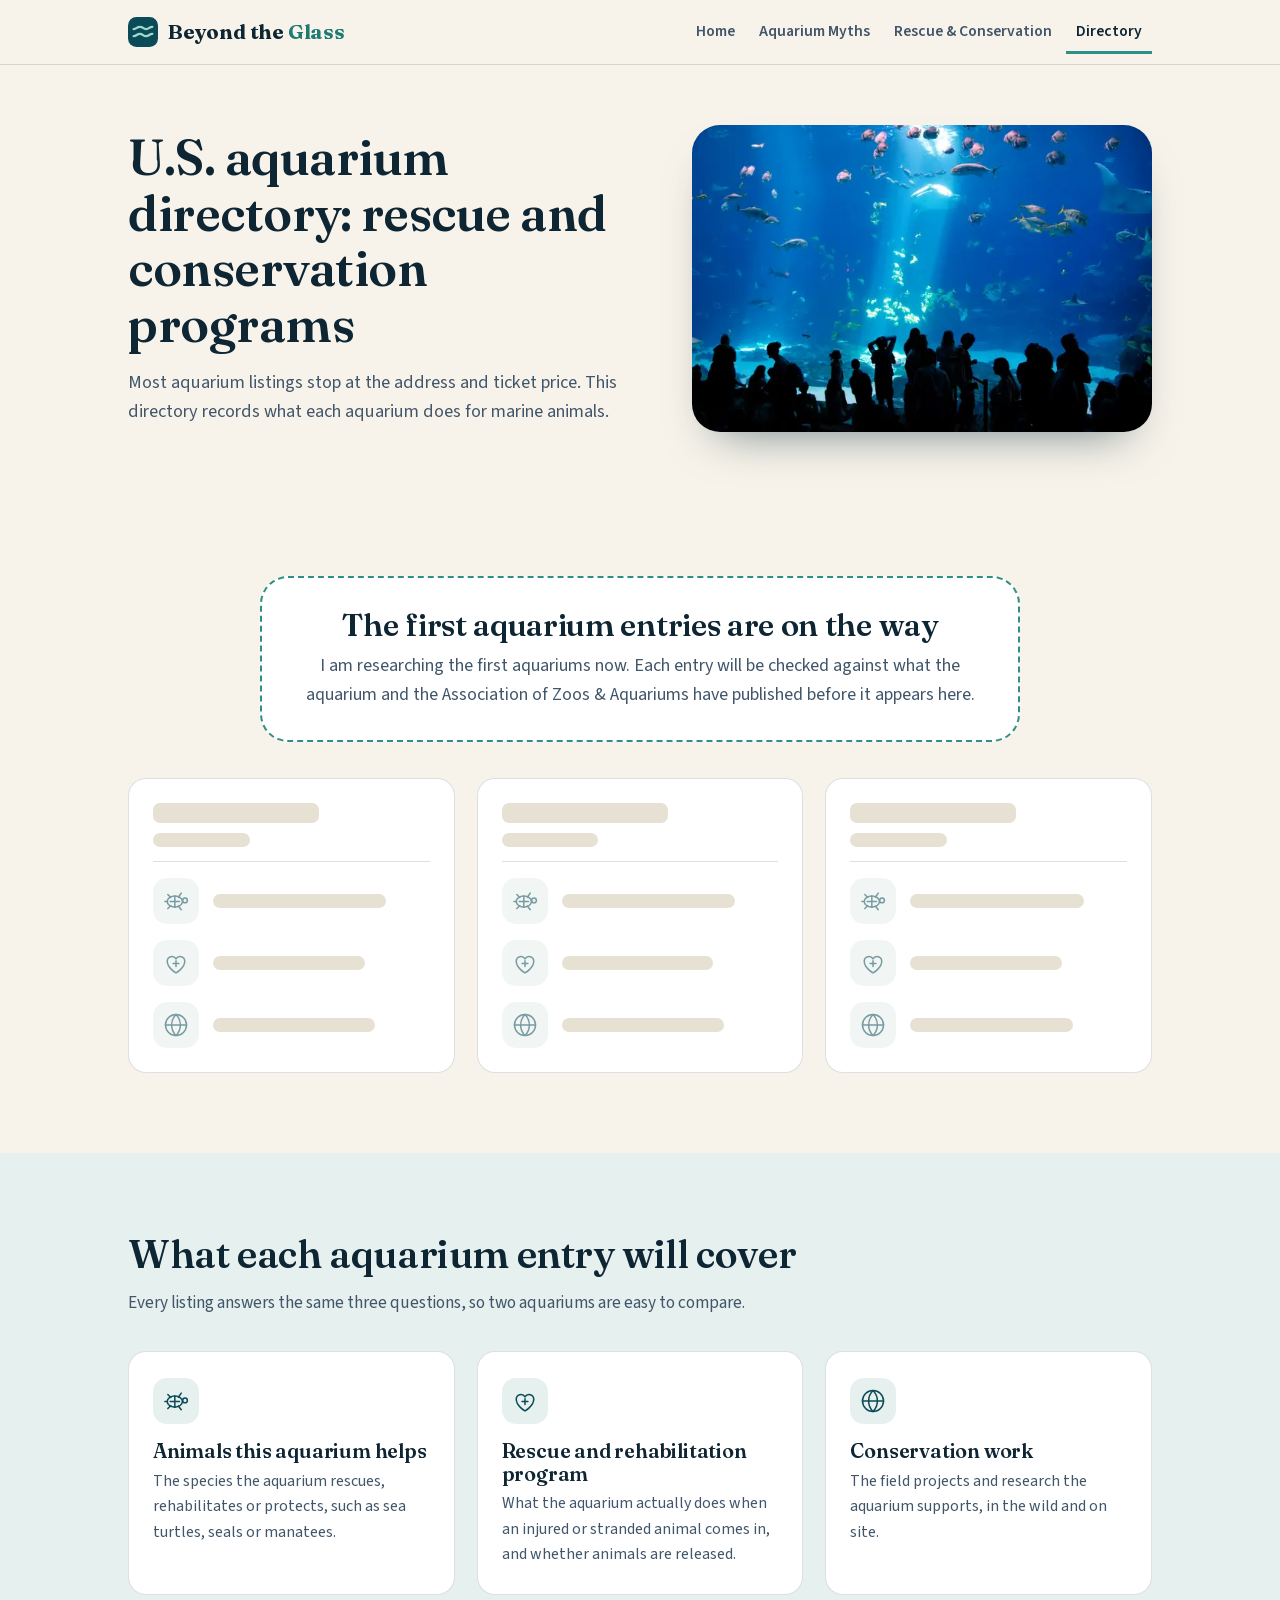
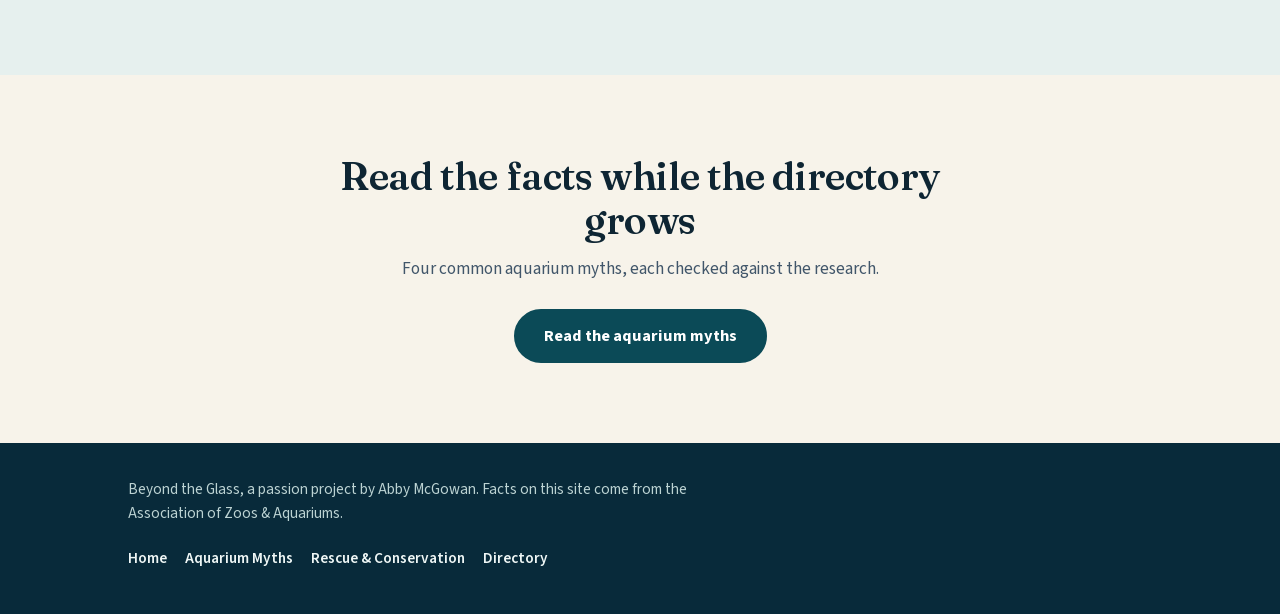
==== aquarium-directory.html @ d131b3d5 "Build Beyond the Glass: StoryBrand home, aquarium myths, rescue and conservation, directory skeleton" ====
<!DOCTYPE html>
<html lang="en">
<head>
<meta charset="UTF-8">
<meta name="viewport" content="width=device-width, initial-scale=1.0">
<title>U.S. Aquarium Directory: Rescue and Conservation Programs | Beyond the Glass</title>
<meta name="description" content="A directory of U.S. aquariums and the animals they help, their rescue and rehabilitation programs, and the conservation work they support. Entries are being researched now.">
<meta name="robots" content="index,follow,max-image-preview:large">
<link rel="canonical" href="https://odyssey-jotun.github.io/beyond-the-glass/aquarium-directory.html">
<meta name="author" content="Abby McGowan">
<meta name="theme-color" content="#F7F3EA">
<meta property="og:site_name" content="Beyond the Glass">
<meta property="og:title" content="U.S. Aquarium Directory: Rescue and Conservation Programs | Beyond the Glass">
<meta property="og:description" content="A directory of U.S. aquariums and the animals they help, their rescue and rehabilitation programs, and the conservation work they support. Entries are being researched now.">
<meta property="og:type" content="website">
<meta property="og:url" content="https://odyssey-jotun.github.io/beyond-the-glass/aquarium-directory.html">
<meta property="og:image" content="https://odyssey-jotun.github.io/beyond-the-glass/images/og.jpg">
<meta property="og:image:width" content="1200">
<meta property="og:image:height" content="630">
<meta property="og:image:alt" content="Two children watching a sea lion swim up to the glass of an aquarium">
<meta name="twitter:card" content="summary_large_image">
<link rel="icon" href="favicon.svg" type="image/svg+xml">
<link rel="preload" as="image" type="image/webp" href="images/hero-big-tank-960.webp" imagesrcset="images/hero-big-tank-600.webp 600w, images/hero-big-tank-800.webp 800w, images/hero-big-tank-960.webp 960w, images/hero-big-tank-1200.webp 1200w" imagesizes="(max-width: 860px) calc(100vw - 40px), 500px" fetchpriority="high">
<link rel="preload" href="fonts/fraunces.woff2" as="font" type="font/woff2" crossorigin>
<link rel="preload" href="fonts/source-sans.woff2" as="font" type="font/woff2" crossorigin>
<style>@font-face{font-family:'Fraunces';font-style:normal;font-weight:600 700;font-display:swap;src:url(fonts/fraunces.woff2) format('woff2')}@font-face{font-family:'Source Sans 3';font-style:normal;font-weight:400 700;font-display:swap;src:url(fonts/source-sans.woff2) format('woff2')}:root{--bg:#F7F3EA;--bg-alt:#E6F0EE;--card:#FFFFFF;--ink:#0E2533;--ink-soft:#41566A;--primary:#0B4A57;--primary-dk:#082A3A;--glass:#2F8F86;--glass-lt:#9ED8CC;--sand-dk:#D9C9A6;--on-dark:#EEF6F5;--on-dark-soft:#BCD3D3;--line:rgba(14,37,51,0.14);--radius:18px;--radius-lg:28px;--wrap:1080px;--flow-tight:0.32em;--flow-block:44px;--flow-section:80px}*{box-sizing:border-box}html{scroll-behavior:smooth;scroll-padding-top:84px}@media (prefers-reduced-motion:reduce){html{scroll-behavior:auto}*{animation-duration:0.001ms !important;transition-duration:0.001ms !important}}body{margin:0;background:var(--bg);color:var(--ink);font-family:'Source Sans 3',ui-sans-serif,system-ui,-apple-system,'Segoe UI',sans-serif;font-size:18px;line-height:1.6;-webkit-font-smoothing:antialiased}h1,h2,h3,h4{font-family:'Fraunces',Georgia,'Times New Roman',serif;font-weight:600;line-height:1.12;margin:0 0 var(--flow-tight);color:var(--ink);letter-spacing:-0.01em}p{margin:0 0 1em}p:last-child{margin-bottom:0}a{color:inherit}img{max-width:100%;height:auto}.wrap{max-width:var(--wrap);margin:0 auto;padding:0 28px}.skip{position:absolute;left:-9999px;top:10px;background:var(--card);color:var(--ink);padding:12px 18px;border-radius:999px;z-index:100;text-decoration:none;font-weight:700;border:2px solid var(--primary)}.skip:focus{left:16px}a:focus-visible,button:focus-visible{outline:3px solid var(--glass);outline-offset:3px;border-radius:4px}nav.site{position:sticky;top:0;z-index:20;background:rgba(247,243,234,0.95);backdrop-filter:blur(8px);border-bottom:1px solid var(--line)}nav.site .wrap{display:flex;align-items:center;justify-content:space-between;gap:4px 20px;padding-top:10px;padding-bottom:10px;flex-wrap:wrap}.wordmark{display:inline-flex;align-items:center;gap:10px;font-family:'Fraunces',Georgia,serif;font-weight:700;font-size:1.28rem;letter-spacing:-0.01em;color:var(--ink);text-decoration:none;white-space:nowrap;min-height:44px}.wordmark .mark{width:30px;height:30px;flex:none}.wordmark .last{color:#1F7A72}nav.site ul{list-style:none;display:flex;align-items:center;gap:4px;margin:0;padding:0;font-size:0.98rem;font-weight:600}nav.site ul a{text-decoration:none;color:var(--ink-soft);display:inline-flex;align-items:center;min-height:44px;padding:0 10px;white-space:nowrap;transition:color 0.15s ease}nav.site ul a:hover{color:var(--primary)}nav.site ul a[aria-current="page"]{color:var(--ink);box-shadow:inset 0 -3px 0 var(--glass)}.btn{display:inline-flex;align-items:center;justify-content:center;text-align:center;min-height:50px;background:var(--primary);color:#FFFFFF;text-decoration:none;font-weight:700;font-size:1.02rem;padding:12px 28px;border-radius:999px;border:2px solid var(--primary);transition:background 0.18s ease,color 0.18s ease,border-color 0.18s ease}.btn:hover{background:var(--primary-dk);border-color:var(--primary-dk)}.btn.ghost{background:transparent;color:var(--primary)}.btn.ghost:hover{background:var(--primary);color:#FFFFFF;border-color:var(--primary)}.btn-row{display:flex;gap:14px;flex-wrap:wrap;align-items:center;justify-content:center;margin-top:30px}section{padding:var(--flow-section) 0}section.tight{padding:40px 0}.band{background:var(--bg-alt)}.section-head{max-width:720px;margin-bottom:34px}.section-head.center{text-align:center;margin-left:auto;margin-right:auto}h2{font-size:clamp(1.8rem,3.3vw,2.45rem)}.section-head p{color:var(--ink-soft);font-size:1.08rem}.small-h{font-size:1.3rem}.hero{padding:64px 0 80px}.hero-text{text-align:center;max-width:820px;margin:0 auto 40px}.hero h1{font-size:clamp(2.3rem,5.4vw,3.8rem)}.hero .lede{font-size:1.2rem;color:var(--ink-soft);margin:10px auto 0;max-width:40em}.hero-photo{margin:0;border-radius:var(--radius-lg);overflow:hidden;aspect-ratio:3/2;background:var(--bg-alt);box-shadow:0 24px 48px -26px rgba(8,42,58,0.6)}.hero-photo img{display:block;width:100%;height:100%;object-fit:cover}.hero-photo.wide{aspect-ratio:2.2/1}.hero-photo.wide img{object-position:center 42%}.split{display:grid;grid-template-columns:1.05fr 0.95fr;gap:56px;align-items:center}.split.flip{grid-template-columns:0.95fr 1.05fr}.page-hero{padding:60px 0 64px}.page-hero h1{font-size:clamp(2.1rem,4.4vw,3.1rem)}.page-hero .lede{font-size:1.14rem;color:var(--ink-soft);margin-top:8px;max-width:34em}.photo{margin:0;border-radius:var(--radius);overflow:hidden;aspect-ratio:4/3;background:var(--bg-alt);box-shadow:0 20px 40px -24px rgba(8,42,58,0.55)}.photo img{display:block;width:100%;height:100%;object-fit:cover}.split p{color:var(--ink-soft)}.split h2 + p,.about-text p.name-line{margin-top:0}.cards{display:grid;grid-template-columns:repeat(3,1fr);gap:22px}.cards.two{grid-template-columns:1fr 1fr;margin-top:var(--flow-block)}.card{background:var(--card);border:1px solid var(--line);border-radius:var(--radius);padding:28px 26px;border-top:5px solid var(--glass)}.card h3{font-size:1.3rem}.card p{font-size:1rem;color:var(--ink-soft)}.card .num{font-family:'Fraunces',Georgia,serif;font-weight:700;font-size:clamp(2rem,3.4vw,2.5rem);line-height:1;letter-spacing:-0.02em;color:var(--primary);margin:0 0 12px}.problem{border-top:0;padding:30px 26px 28px}.problem .icon{width:64px;height:64px;border-radius:18px;background:var(--bg-alt);color:var(--primary);display:flex;align-items:center;justify-content:center;margin-bottom:20px}.problem .icon svg{width:36px;height:36px}.problem .num{font-size:clamp(2.4rem,4.2vw,3rem);margin-bottom:10px}.problem .of{font-size:0.9rem;font-weight:700;color:var(--ink-soft);margin:12px 0 0;border-top:1px solid var(--line);padding-top:12px}.punch{font-family:'Fraunces',Georgia,serif;font-weight:600;font-size:clamp(1.3rem,2.4vw,1.65rem);line-height:1.3;text-align:center;color:var(--primary);max-width:760px;margin:var(--flow-block) auto 0}.strip{list-style:none;margin:var(--flow-block) 0 0;padding:0;display:grid;grid-template-columns:repeat(3,1fr);background:var(--card);border:1px solid var(--line);border-radius:var(--radius)}.strip li{padding:24px 26px;border-left:1px solid var(--line)}.strip li:first-child{border-left:0}.strip .n{display:block;font-family:'Fraunces',Georgia,serif;font-weight:700;font-size:2.2rem;line-height:1;color:var(--primary);margin-bottom:8px}.strip .t{font-size:0.98rem;color:var(--ink-soft);line-height:1.4;display:block}.about-text p{font-size:1.06rem}.about-text p.name-line{color:var(--ink);font-weight:700;font-size:1.12rem}.steps{list-style:none;margin:0;padding:0;display:grid;grid-template-columns:repeat(3,1fr);gap:22px;counter-reset:step}.steps li{background:var(--card);border:1px solid var(--line);border-radius:var(--radius);padding:28px 26px;counter-increment:step}.steps li:before{content:counter(step);display:flex;align-items:center;justify-content:center;width:46px;height:46px;border-radius:50%;background:var(--primary);color:#FFFFFF;font-family:'Fraunces',Georgia,serif;font-weight:700;font-size:1.35rem;margin-bottom:18px}.steps h3{font-size:1.3rem}.steps p{font-size:1rem;color:var(--ink-soft)}.after{background:var(--primary-dk);color:var(--on-dark)}.after h2,.after h3{color:#FFFFFF}.after .section-head p{color:var(--on-dark-soft)}.stakes{display:grid;grid-template-columns:1fr 1fr;gap:26px}.stake h3{font-size:1.35rem;margin-bottom:14px}.outcomes{list-style:none;margin:0;padding:0;display:grid;gap:12px}.outcomes li{display:grid;grid-template-columns:26px 1fr;gap:14px;align-items:start;background:rgba(255,255,255,0.06);border:1px solid rgba(238,246,245,0.16);border-radius:14px;padding:16px 18px;color:var(--on-dark);font-size:1.02rem}.outcomes svg{width:24px;height:24px;margin-top:2px;color:#E3B9A9}.stake.good .outcomes svg{color:var(--glass-lt)}.stake.good .outcomes li{background:rgba(158,216,204,0.1);border-color:rgba(158,216,204,0.32)}.closing{text-align:center}.closing .wrap{max-width:680px}.closing p{color:var(--ink-soft);font-size:1.08rem}.closing .btn-row{margin-top:26px}.jump{list-style:none;margin:0;padding:0;display:grid;grid-template-columns:1fr 1fr;gap:12px}.jump a{display:flex;align-items:center;gap:14px;min-height:56px;background:var(--card);border:1px solid var(--line);border-radius:14px;padding:12px 18px;text-decoration:none;font-weight:600;line-height:1.35;transition:border-color 0.15s ease,color 0.15s ease}.jump a:hover{border-color:var(--glass);color:var(--primary)}.jump a span{flex:none;width:32px;height:32px;border-radius:50%;display:flex;align-items:center;justify-content:center;background:var(--primary);color:#FFFFFF;font-family:'Fraunces',Georgia,serif;font-weight:700}.myths{display:grid;gap:48px;max-width:880px}.myth{display:grid;grid-template-columns:1fr;gap:0;border-radius:var(--radius-lg);overflow:hidden;border:1px solid var(--line);background:var(--card)}.myth-q{background:#F1EBDD;padding:30px 34px}.myth-q h2{font-size:clamp(1.45rem,2.6vw,1.85rem);line-height:1.22;margin:0}.myth-a{padding:34px 34px 30px}.myth-a p{color:var(--ink-soft)}.myth h2,.myth h3{display:flex;gap:12px;align-items:flex-start}.myth-a h3{font-size:1.25rem;color:var(--primary);margin-bottom:14px}.mi{flex:none;width:30px;height:30px;border-radius:50%;display:flex;align-items:center;justify-content:center;margin-top:0.12em}.mi svg{width:18px;height:18px}.mi.no{background:#F3DCD6;color:#8A3B3B}.mi.yes{background:var(--bg-alt);color:var(--primary)}.myth-num{display:flex;align-items:baseline;flex-wrap:wrap;gap:4px 12px;padding-bottom:16px;border-bottom:1px solid var(--line)}.myth-num .n{font-family:'Fraunces',Georgia,serif;font-size:2.3rem;line-height:1;color:var(--primary)}.cite-line{font-size:0.9rem;color:var(--ink-soft);font-style:italic;margin-top:14px}.checks{list-style:none;margin:0;padding:0;display:flex;flex-wrap:wrap;justify-content:center;gap:14px}.checks li{flex:0 1 240px}.checks li{display:flex;align-items:center;gap:14px;background:var(--card);border:1px solid var(--line);border-radius:14px;padding:16px 18px;font-weight:700;line-height:1.25}.ci,.fi{flex:none;width:46px;height:46px;border-radius:14px;background:var(--bg-alt);color:var(--primary);display:flex;align-items:center;justify-content:center}.ci svg,.fi svg{width:28px;height:28px}.soon{max-width:760px;margin:0 auto 36px;text-align:center;background:var(--card);border:2px dashed var(--glass);border-radius:var(--radius-lg);padding:30px 32px}.soon h2{font-size:clamp(1.5rem,2.8vw,1.95rem)}.soon p{color:var(--ink-soft)}.entries{display:grid;grid-template-columns:repeat(3,1fr);gap:22px}.entry{background:var(--card);border:1px solid var(--line);border-radius:var(--radius);padding:24px;display:grid;gap:16px;align-content:start}.entry-head{display:grid;gap:10px;padding-bottom:14px;border-bottom:1px solid var(--line)}.entry-head h3{font-size:1.3rem;margin:0}.entry-head p{font-size:0.95rem;color:var(--ink-soft)}.entry .field{display:grid;grid-template-columns:46px 1fr;gap:6px 14px;align-items:center}.entry .field h4{font-size:1.05rem;margin:0}.entry .field p{grid-column:2;font-size:0.96rem;color:var(--ink-soft)}.entry.ghost .fi{opacity:0.55}.bar{display:block;height:14px;border-radius:7px;background:#E7E1D3}.bar.w35{width:35%}.bar.w60{width:60%;height:20px}.bar.w70{width:70%}.bar.w75{width:75%}.bar.w80{width:80%}.fields{list-style:none;margin:0;padding:0;display:grid;grid-template-columns:repeat(3,1fr);gap:22px}.fields li{background:var(--card);border:1px solid var(--line);border-radius:var(--radius);padding:26px 24px;display:grid;gap:16px;align-content:start}.fields h3{font-size:1.25rem}.fields p{font-size:1rem;color:var(--ink-soft)}.refs{padding:56px 0;border-top:1px solid var(--line)}.refs h2{font-size:1.5rem}.refs ol{max-width:860px;margin:0;padding-left:1.3rem;display:grid;gap:8px;font-size:0.95rem;color:var(--ink-soft)}footer{background:var(--primary-dk);color:var(--on-dark-soft);padding:34px 0;font-size:0.95rem}footer .wrap{display:flex;justify-content:space-between;align-items:center;flex-wrap:wrap;gap:10px 24px}footer p{margin:0;max-width:40em}footer ul{list-style:none;display:flex;flex-wrap:wrap;gap:0 18px;margin:0;padding:0;font-weight:600}footer ul a{display:inline-flex;align-items:center;min-height:44px;color:var(--on-dark);text-decoration:none}footer ul a:hover{color:var(--glass-lt)}@media (max-width:900px){nav.site ul{order:3;width:100%;justify-content:space-between;gap:0;border-top:1px solid var(--line)}nav.site ul a{padding:0 4px;font-size:0.92rem}html{scroll-padding-top:130px}}@media (min-width:560px) and (max-width:900px){nav.site ul{justify-content:flex-start;gap:18px}}@media (max-width:860px){.split,.split.flip{grid-template-columns:1fr;gap:30px}.page-hero .hero-photo{order:-1;aspect-ratio:16/10}.split.flip>.photo{order:0}.cards,.cards.two,.steps,.stakes,.entries,.fields,.jump{grid-template-columns:1fr}.myth{grid-template-columns:1fr}.entries .ghost:nth-child(n+2){display:none}.hero-photo.wide{aspect-ratio:3/2}}@media (max-width:620px){:root{--flow-section:56px;--flow-block:34px}body{font-size:17px}.wrap{padding:0 20px}.hero{padding:36px 0 56px}.hero-text{margin-bottom:28px}.page-hero{padding:24px 0 44px}.btn-row .btn{width:100%}.strip{grid-template-columns:1fr}.strip li{border-left:0;border-top:1px solid var(--line)}.strip li:first-child{border-top:0}.myth-q,.myth-a{padding:26px 22px}.checks li{flex:1 1 100%}.soon{padding:26px 22px}.wordmark{font-size:1.18rem}}@media (max-width:480px){nav.site ul .x{display:none}}</style>
<script type="application/ld+json">{"@context":"https://schema.org","@graph":[{"@type":"WebSite","@id":"https://odyssey-jotun.github.io/beyond-the-glass/#site","url":"https://odyssey-jotun.github.io/beyond-the-glass/","name":"Beyond the Glass","description":"Clear, sourced information on aquarium conservation, rescue, animal welfare and common aquarium myths.","author":{"@id":"https://odyssey-jotun.github.io/beyond-the-glass/#abby"},"inLanguage":"en-US"},{"@type":"Person","@id":"https://odyssey-jotun.github.io/beyond-the-glass/#abby","name":"Abby McGowan","description":"High school senior and creator of Beyond the Glass, a guide to aquarium conservation, animal welfare and common aquarium myths.","url":"https://odyssey-jotun.github.io/beyond-the-glass/#about"},{"@type":"CollectionPage","@id":"https://odyssey-jotun.github.io/beyond-the-glass/aquarium-directory.html#page","url":"https://odyssey-jotun.github.io/beyond-the-glass/aquarium-directory.html","name":"U.S. Aquarium Directory: Rescue and Conservation Programs | Beyond the Glass","headline":"U.S. Aquarium Directory: Rescue and Conservation Programs | Beyond the Glass","description":"A directory of U.S. aquariums and the animals they help, their rescue and rehabilitation programs, and the conservation work they support. Entries are being researched now.","isPartOf":{"@id":"https://odyssey-jotun.github.io/beyond-the-glass/#site"},"author":{"@id":"https://odyssey-jotun.github.io/beyond-the-glass/#abby"},"inLanguage":"en-US","datePublished":"2026-10-08","dateModified":"2026-10-08","image":"https://odyssey-jotun.github.io/beyond-the-glass/images/og.jpg","about":"Aquarium rescue and conservation programs in the United States"},{"@type":"BreadcrumbList","itemListElement":[{"@type":"ListItem","position":1,"name":"Home","item":"https://odyssey-jotun.github.io/beyond-the-glass/"},{"@type":"ListItem","position":2,"name":"Aquarium Directory","item":"https://odyssey-jotun.github.io/beyond-the-glass/aquarium-directory.html"}]}]}</script>
</head>
<body>

<a class="skip" href="#main">Skip to content</a>
<nav class="site" aria-label="Primary">
  <div class="wrap">
    <a class="wordmark" href="index.html"><svg class="mark" viewBox="0 0 32 32" aria-hidden="true"><rect width="32" height="32" rx="9" fill="#0B4A57"/><path d="M6 13c3.3 0 3.3-2.6 6.7-2.6s3.3 2.6 6.6 2.6 3.4-2.6 6.7-2.6M6 20.5c3.3 0 3.3-2.6 6.7-2.6s3.3 2.6 6.6 2.6 3.4-2.6 6.7-2.6" fill="none" stroke="#9ED8CC" stroke-width="2.4" stroke-linecap="round"/></svg><span>Beyond the <span class="last">Glass</span></span></a>
    <ul>
      <li><a href="index.html"><span>Home</span></a></li>
      <li><a href="aquarium-myths.html"><span><span class="x">Aquarium </span>Myths</span></a></li>
      <li><a href="rescue-and-conservation.html"><span>Rescue<span class="x"> &amp; Conservation</span></span></a></li>
      <li><a href="aquarium-directory.html" aria-current="page"><span>Directory</span></a></li>
    </ul>
  </div>
</nav>

<main id="main">

<header class="page-hero">
  <div class="wrap split">
    <div>
      <h1>U.S. aquarium directory: rescue and conservation programs</h1>
      <p class="lede">Most aquarium listings stop at the address and ticket price. This directory records what each aquarium does for marine animals.</p>
    </div>
    <figure class="hero-photo"><img src="images/hero-big-tank-960.webp" srcset="images/hero-big-tank-600.webp 600w, images/hero-big-tank-800.webp 800w, images/hero-big-tank-960.webp 960w, images/hero-big-tank-1200.webp 1200w" sizes="(max-width: 860px) calc(100vw - 40px), 500px" width="1200" height="800" alt="A crowd of visitors silhouetted against a giant aquarium window full of fish and a manta ray" fetchpriority="high" decoding="async"></figure>
  </div>
</header>

<section>
  <div class="wrap">
    <div class="soon">
      <h2>The first aquarium entries are on the way</h2>
      <p>I am researching the first aquariums now. Each entry will be checked against what the aquarium and the Association of Zoos &amp; Aquariums have published before it appears here.</p>
    </div>
    <div class="entries">
      <div class="entry ghost" aria-hidden="true">
        <div class="entry-head"><span class="bar w60"></span><span class="bar w35"></span></div>
        <div class="field"><span class="fi"><svg viewBox="0 0 48 48" fill="none" stroke="currentColor" stroke-width="2.6" stroke-linecap="round" stroke-linejoin="round" aria-hidden="true"><ellipse cx="22" cy="25" rx="13" ry="9.5"/><circle cx="39.5" cy="23" r="4"/><path d="M28 17.5l5-7M28 32.5l5 6.5M15 18l-5-5M15 32l-5 5M9 25H5M22 15.5v19M14 25h16"/></svg></span><span class="bar w80"></span></div>
        <div class="field"><span class="fi"><svg viewBox="0 0 48 48" fill="none" stroke="currentColor" stroke-width="2.6" stroke-linecap="round" stroke-linejoin="round" aria-hidden="true"><path d="M24 41s-15-8.5-15-20a8 8 0 0115-4 8 8 0 0115 4c0 11.5-15 20-15 20z"/><path d="M24 20v10M19 25h10"/></svg></span><span class="bar w70"></span></div>
        <div class="field"><span class="fi"><svg viewBox="0 0 48 48" fill="none" stroke="currentColor" stroke-width="2.6" stroke-linecap="round" stroke-linejoin="round" aria-hidden="true"><circle cx="24" cy="24" r="18"/><path d="M6 24h36M24 6c5 5 7.5 11 7.5 18S29 37 24 42c-5-5-7.5-11-7.5-18S19 11 24 6z"/></svg></span><span class="bar w75"></span></div>
      </div>
      <div class="entry ghost" aria-hidden="true">
        <div class="entry-head"><span class="bar w60"></span><span class="bar w35"></span></div>
        <div class="field"><span class="fi"><svg viewBox="0 0 48 48" fill="none" stroke="currentColor" stroke-width="2.6" stroke-linecap="round" stroke-linejoin="round" aria-hidden="true"><ellipse cx="22" cy="25" rx="13" ry="9.5"/><circle cx="39.5" cy="23" r="4"/><path d="M28 17.5l5-7M28 32.5l5 6.5M15 18l-5-5M15 32l-5 5M9 25H5M22 15.5v19M14 25h16"/></svg></span><span class="bar w80"></span></div>
        <div class="field"><span class="fi"><svg viewBox="0 0 48 48" fill="none" stroke="currentColor" stroke-width="2.6" stroke-linecap="round" stroke-linejoin="round" aria-hidden="true"><path d="M24 41s-15-8.5-15-20a8 8 0 0115-4 8 8 0 0115 4c0 11.5-15 20-15 20z"/><path d="M24 20v10M19 25h10"/></svg></span><span class="bar w70"></span></div>
        <div class="field"><span class="fi"><svg viewBox="0 0 48 48" fill="none" stroke="currentColor" stroke-width="2.6" stroke-linecap="round" stroke-linejoin="round" aria-hidden="true"><circle cx="24" cy="24" r="18"/><path d="M6 24h36M24 6c5 5 7.5 11 7.5 18S29 37 24 42c-5-5-7.5-11-7.5-18S19 11 24 6z"/></svg></span><span class="bar w75"></span></div>
      </div>
      <div class="entry ghost" aria-hidden="true">
        <div class="entry-head"><span class="bar w60"></span><span class="bar w35"></span></div>
        <div class="field"><span class="fi"><svg viewBox="0 0 48 48" fill="none" stroke="currentColor" stroke-width="2.6" stroke-linecap="round" stroke-linejoin="round" aria-hidden="true"><ellipse cx="22" cy="25" rx="13" ry="9.5"/><circle cx="39.5" cy="23" r="4"/><path d="M28 17.5l5-7M28 32.5l5 6.5M15 18l-5-5M15 32l-5 5M9 25H5M22 15.5v19M14 25h16"/></svg></span><span class="bar w80"></span></div>
        <div class="field"><span class="fi"><svg viewBox="0 0 48 48" fill="none" stroke="currentColor" stroke-width="2.6" stroke-linecap="round" stroke-linejoin="round" aria-hidden="true"><path d="M24 41s-15-8.5-15-20a8 8 0 0115-4 8 8 0 0115 4c0 11.5-15 20-15 20z"/><path d="M24 20v10M19 25h10"/></svg></span><span class="bar w70"></span></div>
        <div class="field"><span class="fi"><svg viewBox="0 0 48 48" fill="none" stroke="currentColor" stroke-width="2.6" stroke-linecap="round" stroke-linejoin="round" aria-hidden="true"><circle cx="24" cy="24" r="18"/><path d="M6 24h36M24 6c5 5 7.5 11 7.5 18S29 37 24 42c-5-5-7.5-11-7.5-18S19 11 24 6z"/></svg></span><span class="bar w75"></span></div>
      </div>
    </div>
  </div>
</section>

<section class="band">
  <div class="wrap">
    <div class="section-head">
      <h2>What each aquarium entry will cover</h2>
      <p>Every listing answers the same three questions, so two aquariums are easy to compare.</p>
    </div>
    <ul class="fields">
      <li><span class="fi"><svg viewBox="0 0 48 48" fill="none" stroke="currentColor" stroke-width="2.6" stroke-linecap="round" stroke-linejoin="round" aria-hidden="true"><ellipse cx="22" cy="25" rx="13" ry="9.5"/><circle cx="39.5" cy="23" r="4"/><path d="M28 17.5l5-7M28 32.5l5 6.5M15 18l-5-5M15 32l-5 5M9 25H5M22 15.5v19M14 25h16"/></svg></span><div><h3>Animals this aquarium helps</h3><p>The species the aquarium rescues, rehabilitates or protects, such as sea turtles, seals or manatees.</p></div></li>
      <li><span class="fi"><svg viewBox="0 0 48 48" fill="none" stroke="currentColor" stroke-width="2.6" stroke-linecap="round" stroke-linejoin="round" aria-hidden="true"><path d="M24 41s-15-8.5-15-20a8 8 0 0115-4 8 8 0 0115 4c0 11.5-15 20-15 20z"/><path d="M24 20v10M19 25h10"/></svg></span><div><h3>Rescue and rehabilitation program</h3><p>What the aquarium actually does when an injured or stranded animal comes in, and whether animals are released.</p></div></li>
      <li><span class="fi"><svg viewBox="0 0 48 48" fill="none" stroke="currentColor" stroke-width="2.6" stroke-linecap="round" stroke-linejoin="round" aria-hidden="true"><circle cx="24" cy="24" r="18"/><path d="M6 24h36M24 6c5 5 7.5 11 7.5 18S29 37 24 42c-5-5-7.5-11-7.5-18S19 11 24 6z"/></svg></span><div><h3>Conservation work</h3><p>The field projects and research the aquarium supports, in the wild and on site.</p></div></li>
    </ul>
  </div>
</section>

<section class="closing">
  <div class="wrap">
    <h2>Read the facts while the directory grows</h2>
    <p>Four common aquarium myths, each checked against the research.</p>
    <div class="btn-row"><a href="aquarium-myths.html" class="btn">Read the aquarium myths</a></div>
  </div>
</section>

</main>

<footer>
  <div class="wrap">
    <p>Beyond the Glass, a passion project by Abby McGowan. Facts on this site come from the Association of Zoos &amp; Aquariums.</p>
    <ul>
      <li><a href="index.html">Home</a></li>
      <li><a href="aquarium-myths.html">Aquarium Myths</a></li>
      <li><a href="rescue-and-conservation.html">Rescue &amp; Conservation</a></li>
      <li><a href="aquarium-directory.html">Directory</a></li>
    </ul>
  </div>
</footer>

</body>
</html>
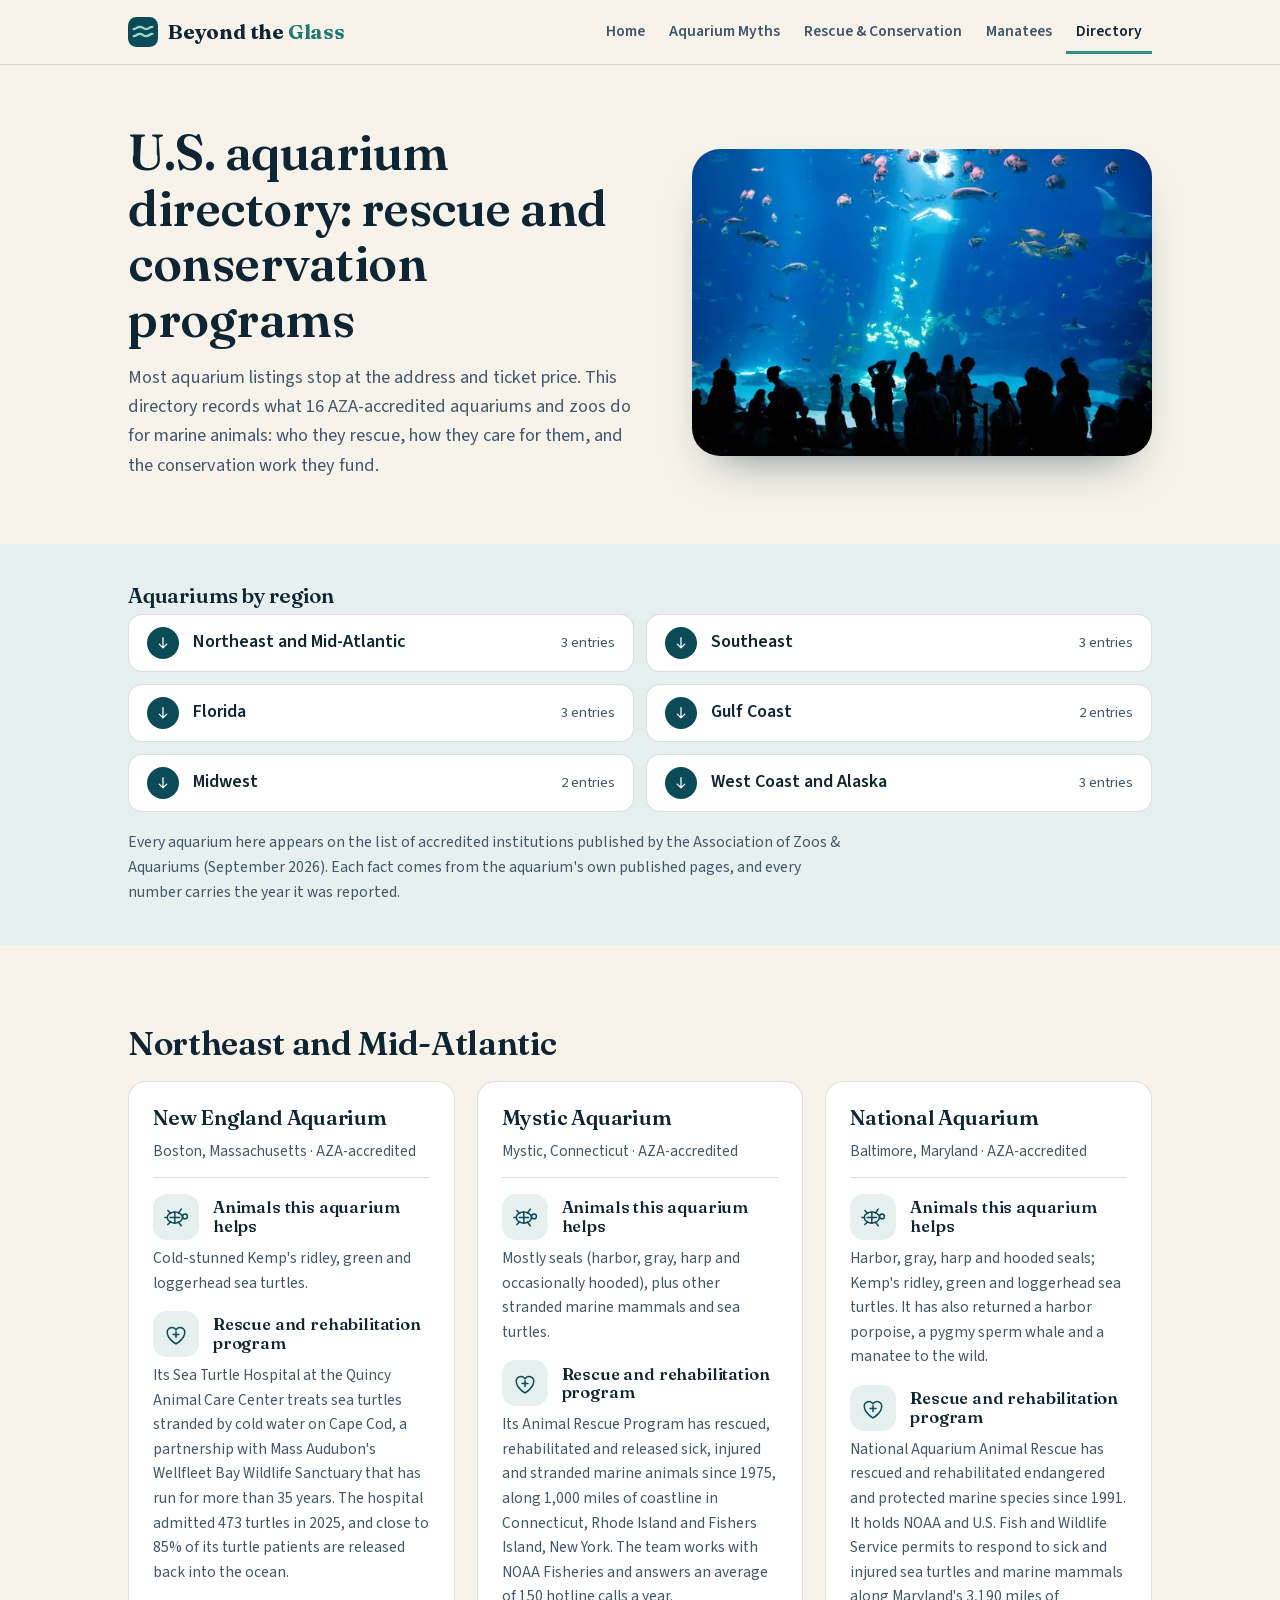
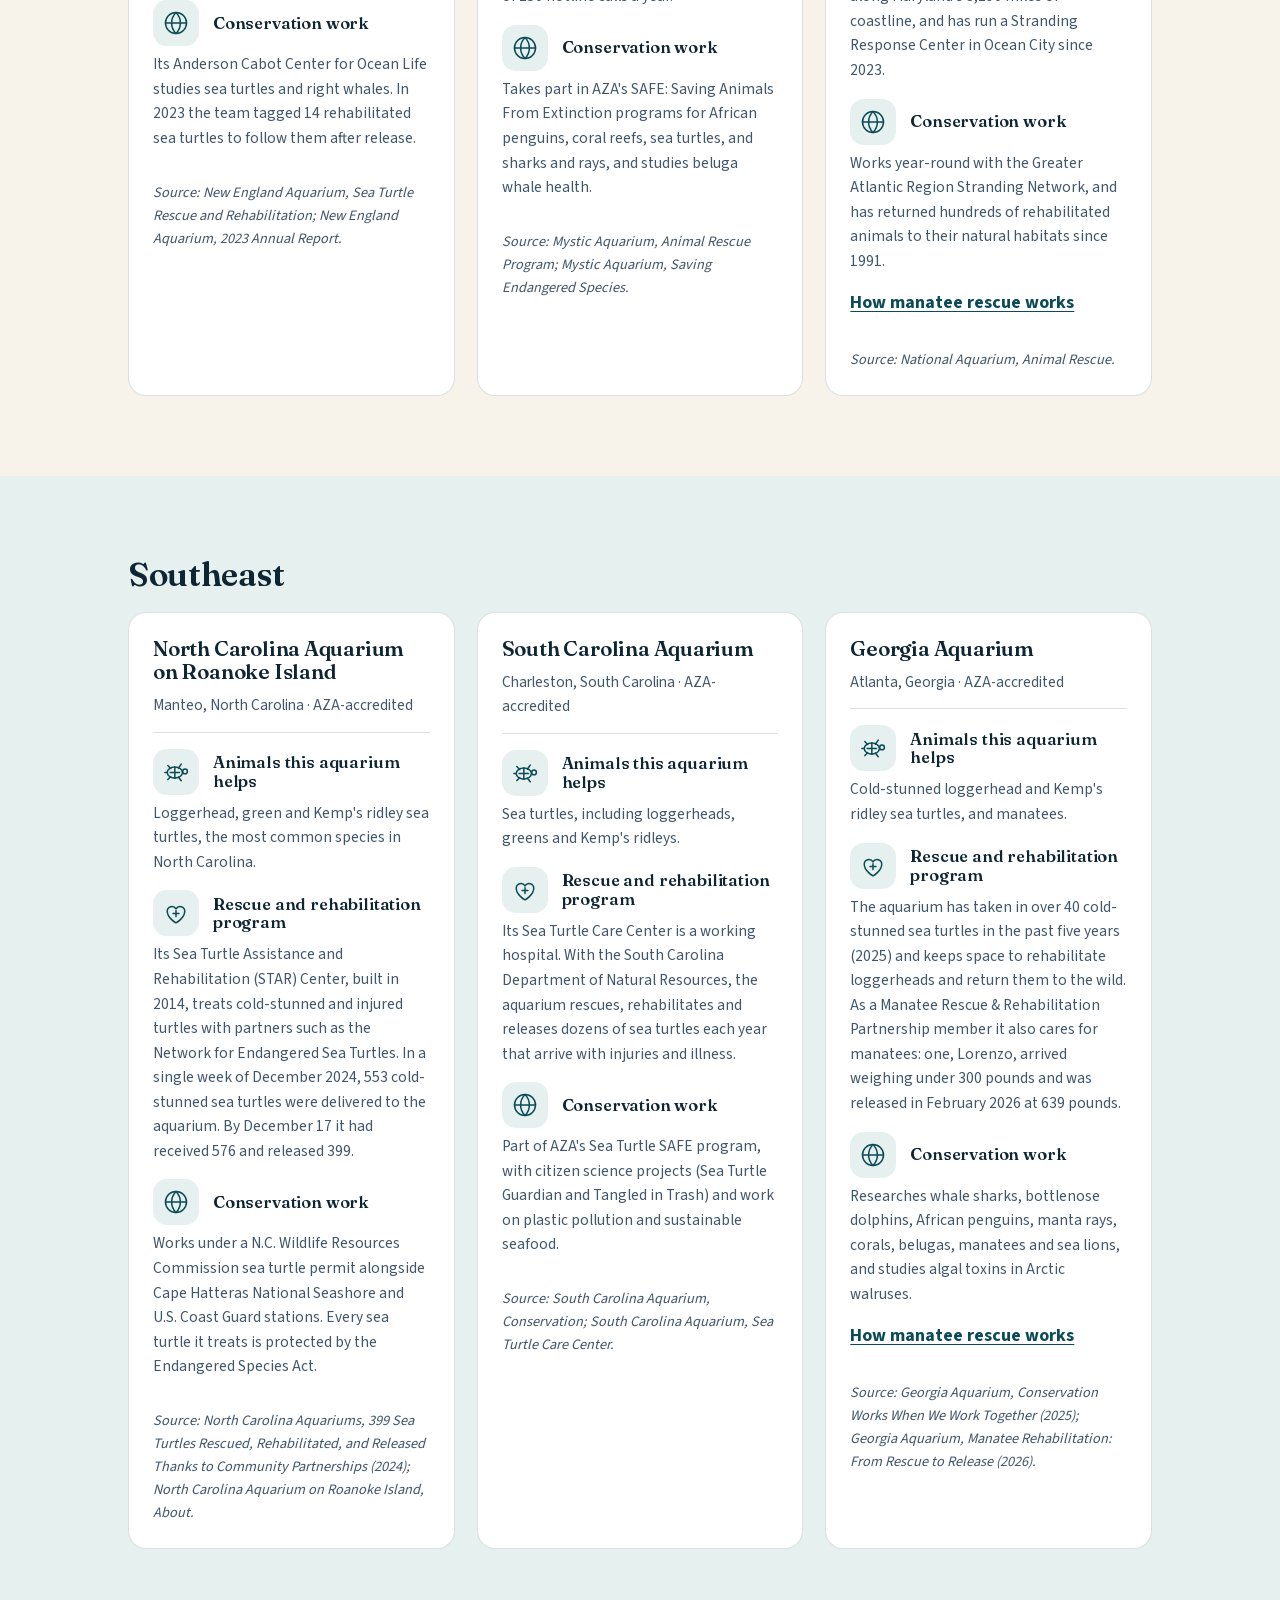
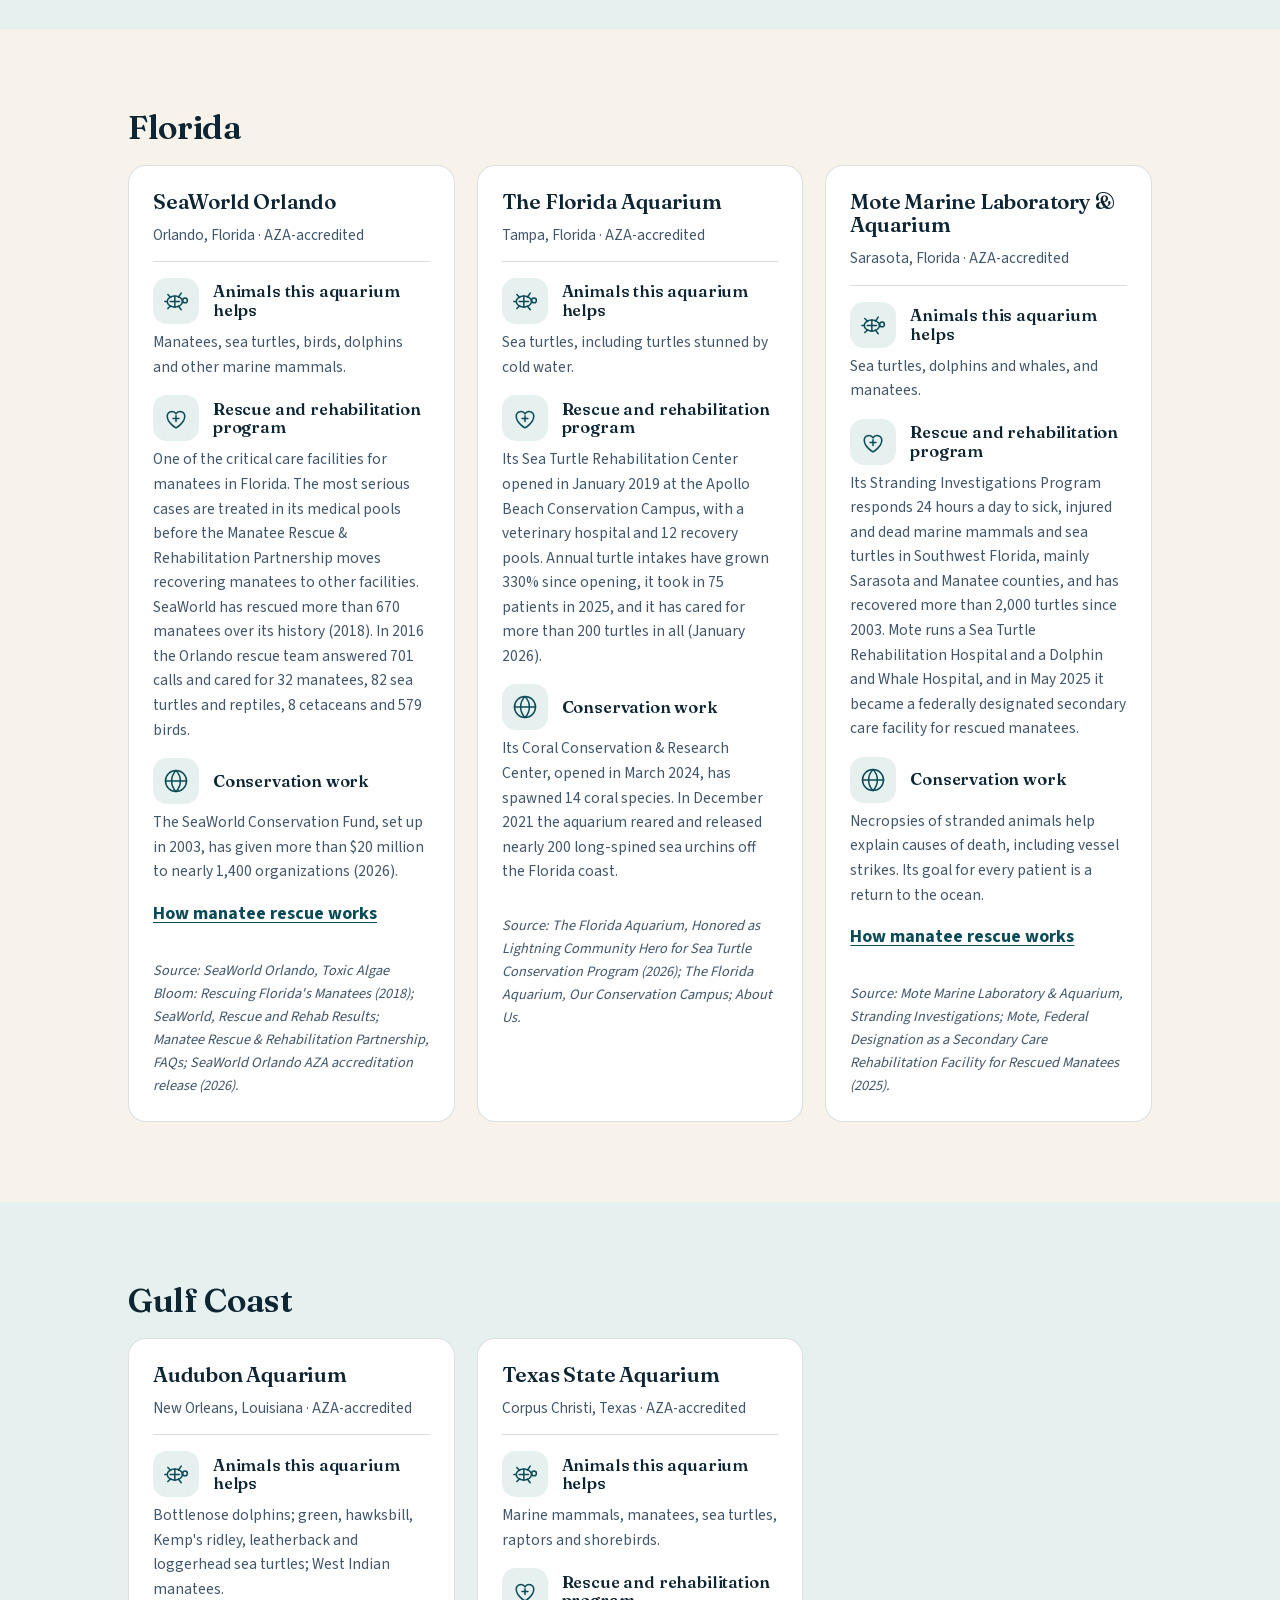
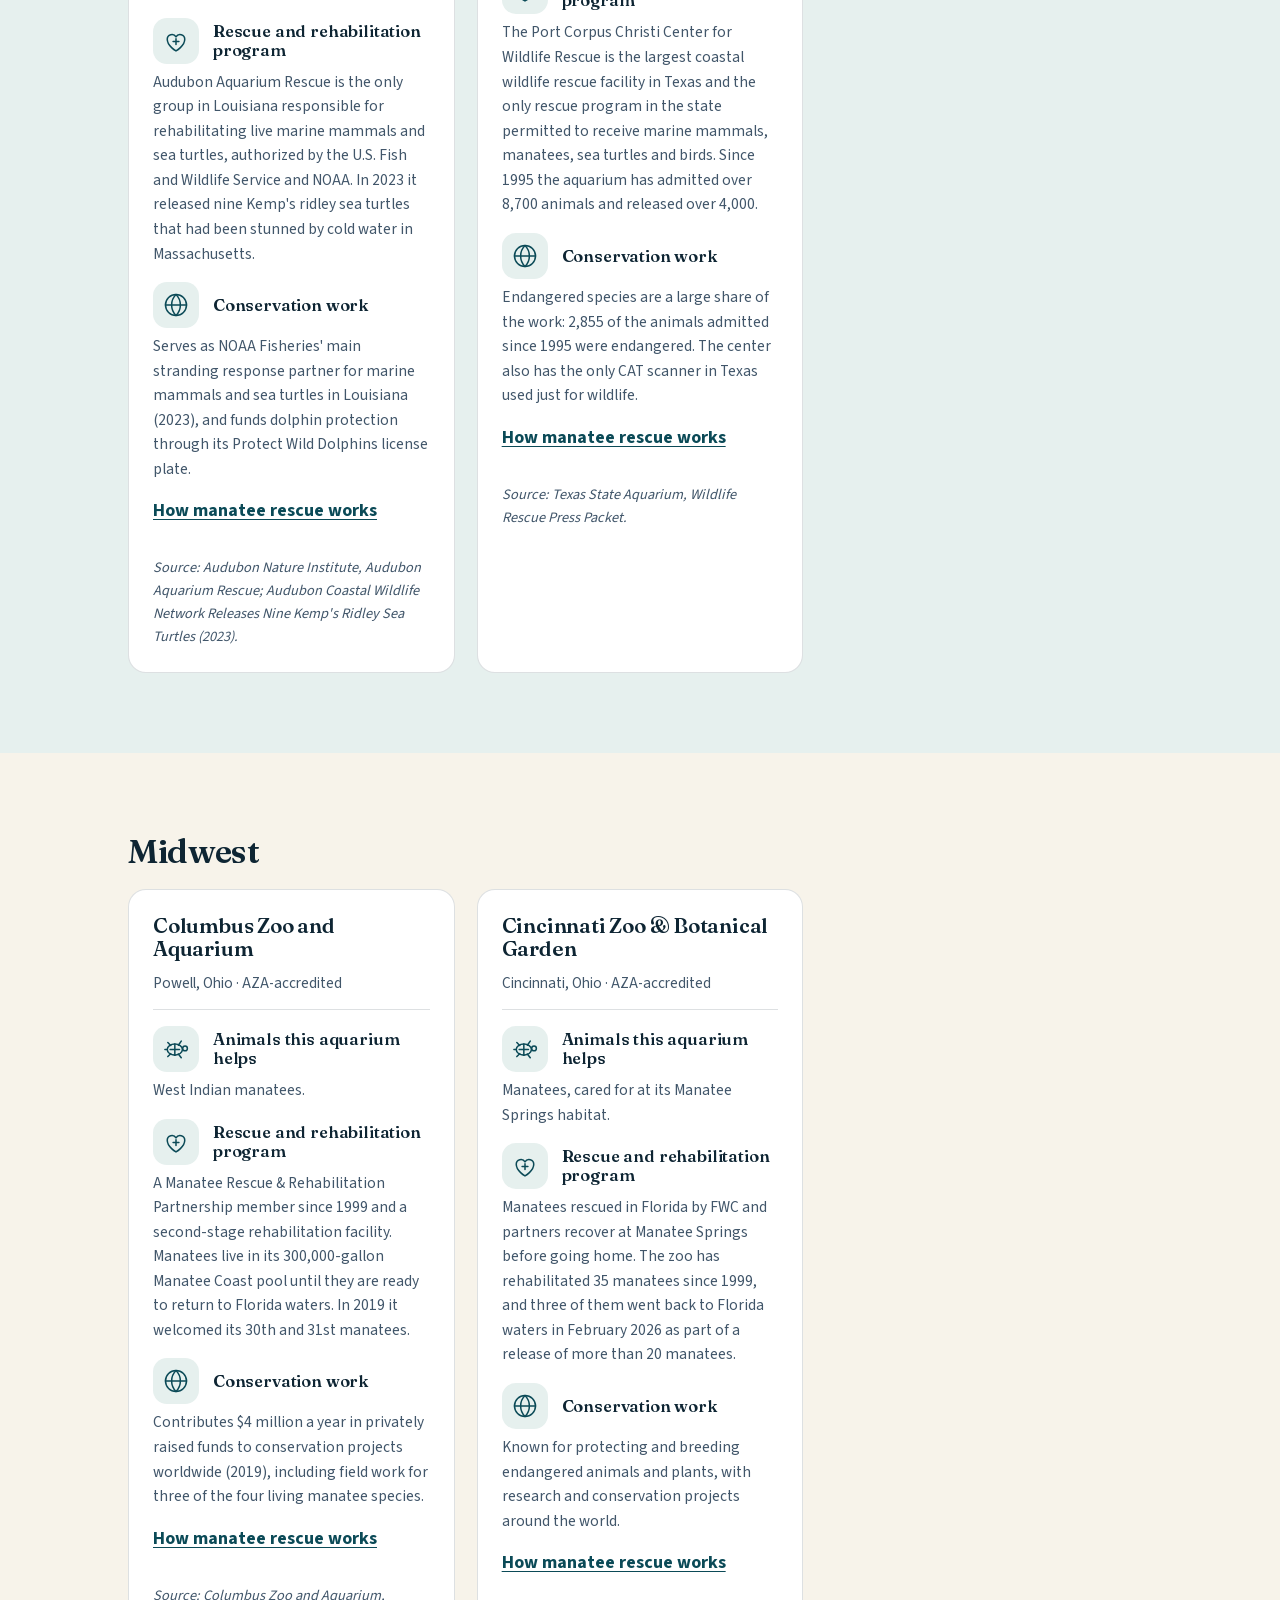
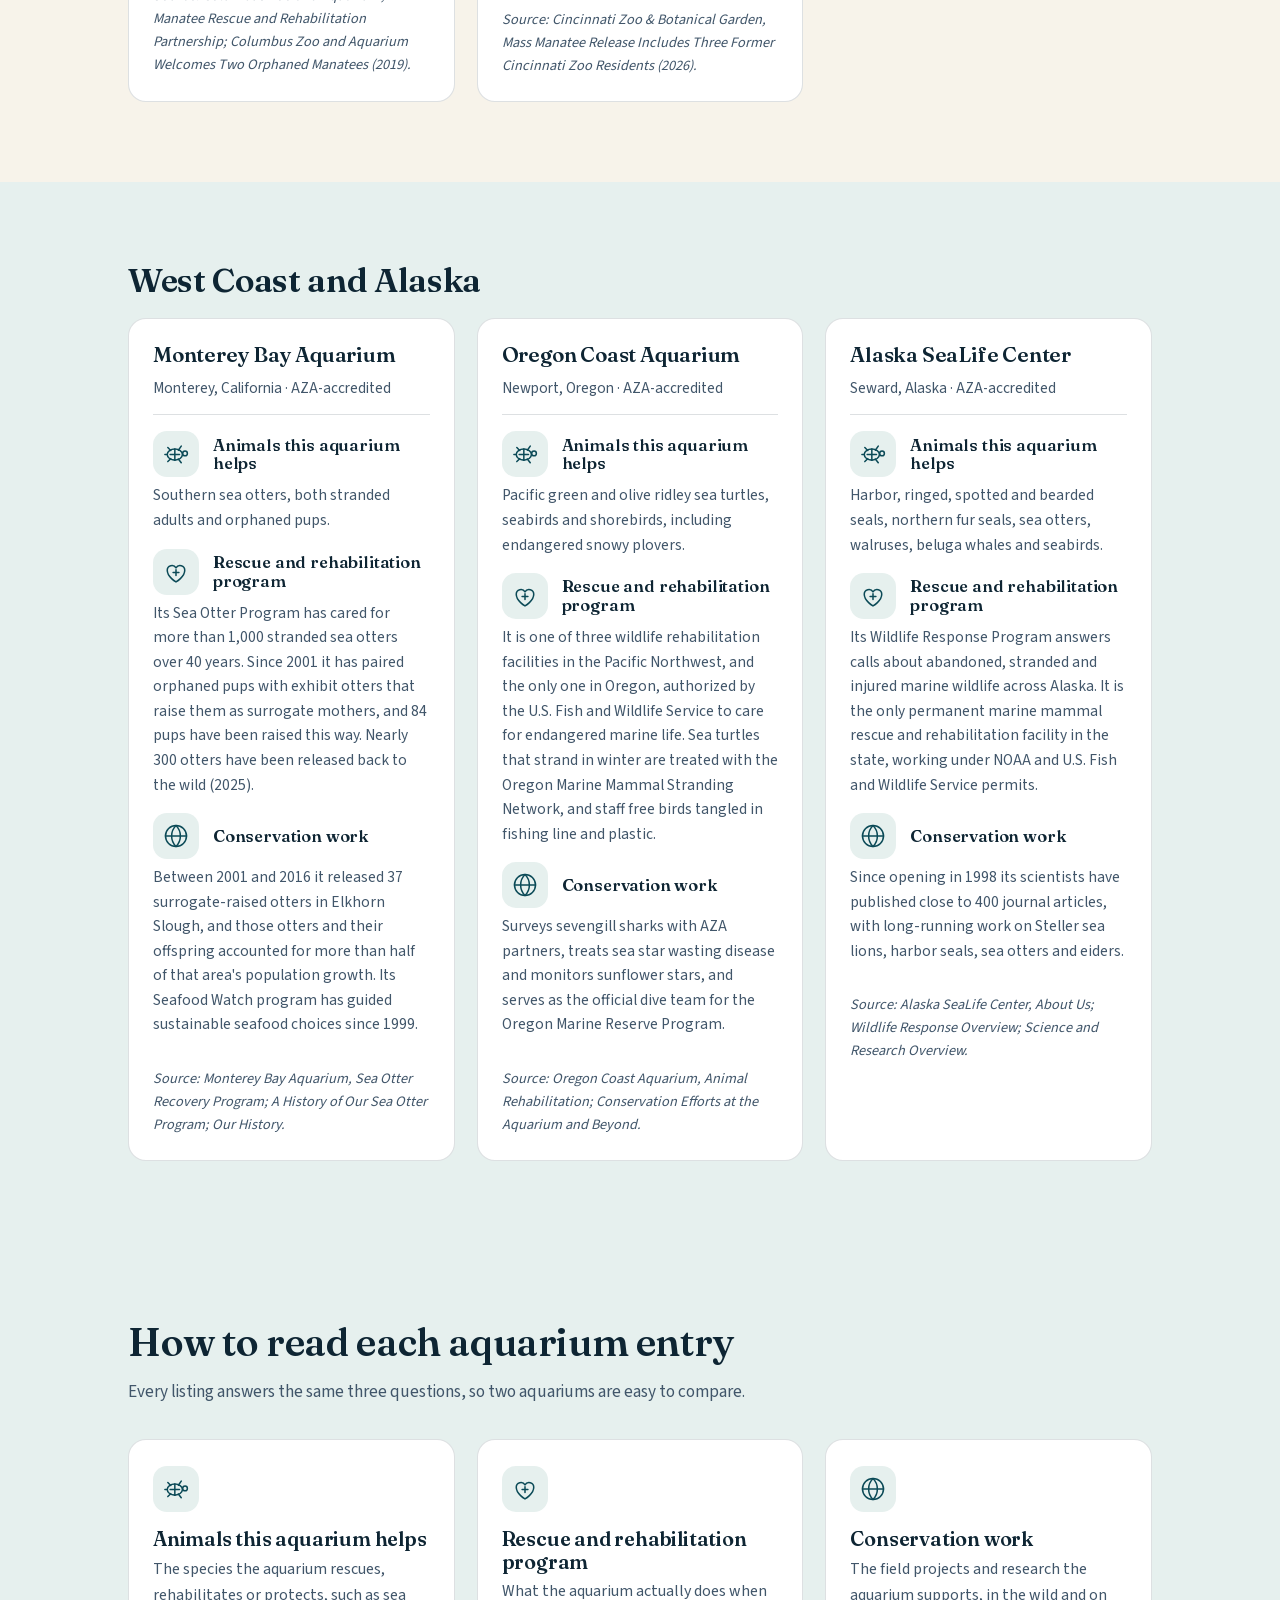
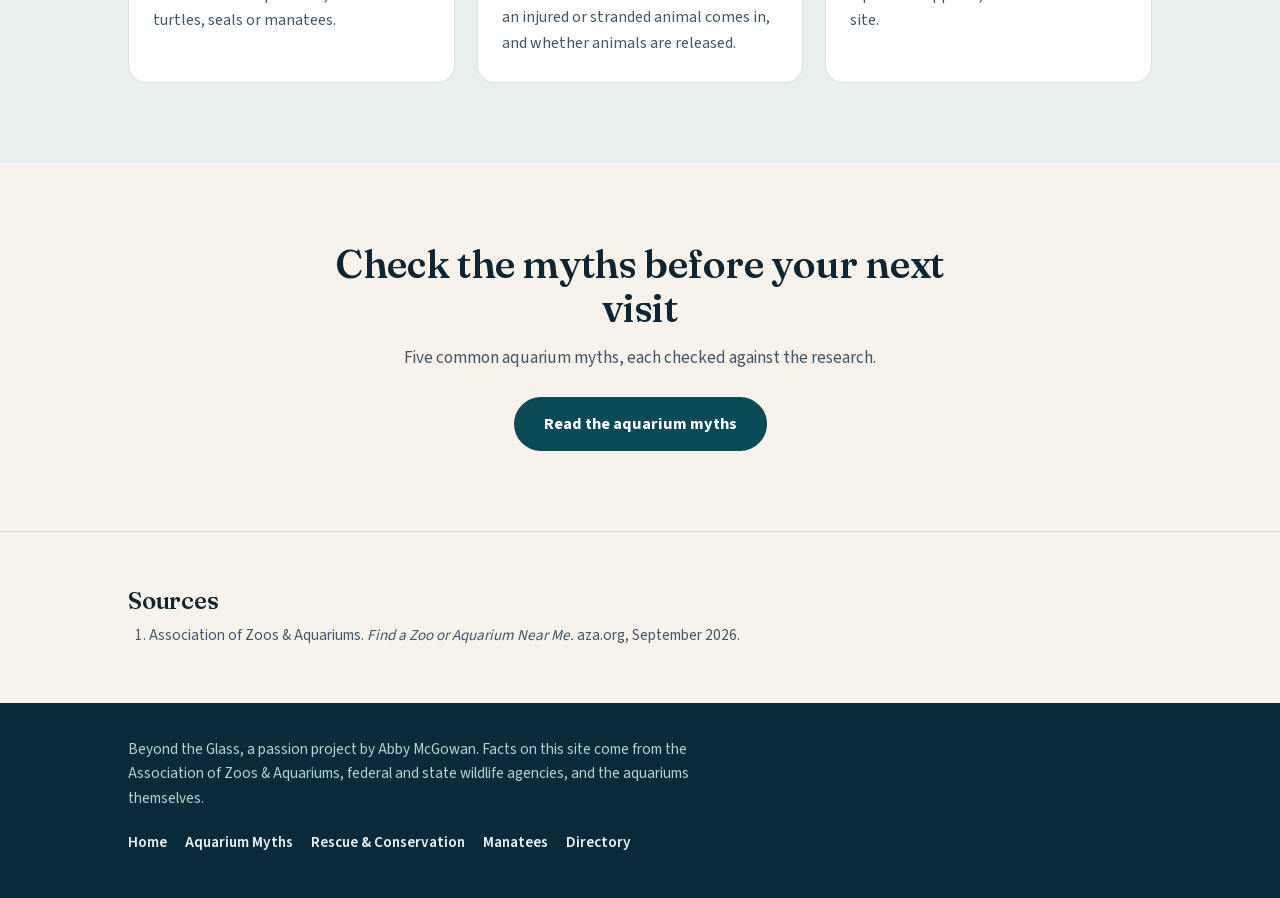
==== commit 21375e6a: "Fill aquarium directory, add manatee page and sourced additions - Directory: 16 AZA-accredited aquar" ====
--- a/aquarium-directory.html
+++ b/aquarium-directory.html
@@ -4,14 +4,14 @@
 <meta charset="UTF-8">
 <meta name="viewport" content="width=device-width, initial-scale=1.0">
 <title>U.S. Aquarium Directory: Rescue and Conservation Programs | Beyond the Glass</title>
-<meta name="description" content="A directory of U.S. aquariums and the animals they help, their rescue and rehabilitation programs, and the conservation work they support. Entries are being researched now.">
+<meta name="description" content="16 AZA-accredited U.S. aquariums and zoos and the animals they rescue, their rehabilitation programs and conservation work, from sea turtle hospitals to manatee and sea otter rescue.">
 <meta name="robots" content="index,follow,max-image-preview:large">
 <link rel="canonical" href="https://odyssey-jotun.github.io/beyond-the-glass/aquarium-directory.html">
 <meta name="author" content="Abby McGowan">
 <meta name="theme-color" content="#F7F3EA">
 <meta property="og:site_name" content="Beyond the Glass">
 <meta property="og:title" content="U.S. Aquarium Directory: Rescue and Conservation Programs | Beyond the Glass">
-<meta property="og:description" content="A directory of U.S. aquariums and the animals they help, their rescue and rehabilitation programs, and the conservation work they support. Entries are being researched now.">
+<meta property="og:description" content="16 AZA-accredited U.S. aquariums and zoos and the animals they rescue, their rehabilitation programs and conservation work, from sea turtle hospitals to manatee and sea otter rescue.">
 <meta property="og:type" content="website">
 <meta property="og:url" content="https://odyssey-jotun.github.io/beyond-the-glass/aquarium-directory.html">
 <meta property="og:image" content="https://odyssey-jotun.github.io/beyond-the-glass/images/og.jpg">
@@ -23,8 +23,8 @@
 <link rel="preload" as="image" type="image/webp" href="images/hero-big-tank-960.webp" imagesrcset="images/hero-big-tank-600.webp 600w, images/hero-big-tank-800.webp 800w, images/hero-big-tank-960.webp 960w, images/hero-big-tank-1200.webp 1200w" imagesizes="(max-width: 860px) calc(100vw - 40px), 500px" fetchpriority="high">
 <link rel="preload" href="fonts/fraunces.woff2" as="font" type="font/woff2" crossorigin>
 <link rel="preload" href="fonts/source-sans.woff2" as="font" type="font/woff2" crossorigin>
-<style>@font-face{font-family:'Fraunces';font-style:normal;font-weight:600 700;font-display:swap;src:url(fonts/fraunces.woff2) format('woff2')}@font-face{font-family:'Source Sans 3';font-style:normal;font-weight:400 700;font-display:swap;src:url(fonts/source-sans.woff2) format('woff2')}:root{--bg:#F7F3EA;--bg-alt:#E6F0EE;--card:#FFFFFF;--ink:#0E2533;--ink-soft:#41566A;--primary:#0B4A57;--primary-dk:#082A3A;--glass:#2F8F86;--glass-lt:#9ED8CC;--sand-dk:#D9C9A6;--on-dark:#EEF6F5;--on-dark-soft:#BCD3D3;--line:rgba(14,37,51,0.14);--radius:18px;--radius-lg:28px;--wrap:1080px;--flow-tight:0.32em;--flow-block:44px;--flow-section:80px}*{box-sizing:border-box}html{scroll-behavior:smooth;scroll-padding-top:84px}@media (prefers-reduced-motion:reduce){html{scroll-behavior:auto}*{animation-duration:0.001ms !important;transition-duration:0.001ms !important}}body{margin:0;background:var(--bg);color:var(--ink);font-family:'Source Sans 3',ui-sans-serif,system-ui,-apple-system,'Segoe UI',sans-serif;font-size:18px;line-height:1.6;-webkit-font-smoothing:antialiased}h1,h2,h3,h4{font-family:'Fraunces',Georgia,'Times New Roman',serif;font-weight:600;line-height:1.12;margin:0 0 var(--flow-tight);color:var(--ink);letter-spacing:-0.01em}p{margin:0 0 1em}p:last-child{margin-bottom:0}a{color:inherit}img{max-width:100%;height:auto}.wrap{max-width:var(--wrap);margin:0 auto;padding:0 28px}.skip{position:absolute;left:-9999px;top:10px;background:var(--card);color:var(--ink);padding:12px 18px;border-radius:999px;z-index:100;text-decoration:none;font-weight:700;border:2px solid var(--primary)}.skip:focus{left:16px}a:focus-visible,button:focus-visible{outline:3px solid var(--glass);outline-offset:3px;border-radius:4px}nav.site{position:sticky;top:0;z-index:20;background:rgba(247,243,234,0.95);backdrop-filter:blur(8px);border-bottom:1px solid var(--line)}nav.site .wrap{display:flex;align-items:center;justify-content:space-between;gap:4px 20px;padding-top:10px;padding-bottom:10px;flex-wrap:wrap}.wordmark{display:inline-flex;align-items:center;gap:10px;font-family:'Fraunces',Georgia,serif;font-weight:700;font-size:1.28rem;letter-spacing:-0.01em;color:var(--ink);text-decoration:none;white-space:nowrap;min-height:44px}.wordmark .mark{width:30px;height:30px;flex:none}.wordmark .last{color:#1F7A72}nav.site ul{list-style:none;display:flex;align-items:center;gap:4px;margin:0;padding:0;font-size:0.98rem;font-weight:600}nav.site ul a{text-decoration:none;color:var(--ink-soft);display:inline-flex;align-items:center;min-height:44px;padding:0 10px;white-space:nowrap;transition:color 0.15s ease}nav.site ul a:hover{color:var(--primary)}nav.site ul a[aria-current="page"]{color:var(--ink);box-shadow:inset 0 -3px 0 var(--glass)}.btn{display:inline-flex;align-items:center;justify-content:center;text-align:center;min-height:50px;background:var(--primary);color:#FFFFFF;text-decoration:none;font-weight:700;font-size:1.02rem;padding:12px 28px;border-radius:999px;border:2px solid var(--primary);transition:background 0.18s ease,color 0.18s ease,border-color 0.18s ease}.btn:hover{background:var(--primary-dk);border-color:var(--primary-dk)}.btn.ghost{background:transparent;color:var(--primary)}.btn.ghost:hover{background:var(--primary);color:#FFFFFF;border-color:var(--primary)}.btn-row{display:flex;gap:14px;flex-wrap:wrap;align-items:center;justify-content:center;margin-top:30px}section{padding:var(--flow-section) 0}section.tight{padding:40px 0}.band{background:var(--bg-alt)}.section-head{max-width:720px;margin-bottom:34px}.section-head.center{text-align:center;margin-left:auto;margin-right:auto}h2{font-size:clamp(1.8rem,3.3vw,2.45rem)}.section-head p{color:var(--ink-soft);font-size:1.08rem}.small-h{font-size:1.3rem}.hero{padding:64px 0 80px}.hero-text{text-align:center;max-width:820px;margin:0 auto 40px}.hero h1{font-size:clamp(2.3rem,5.4vw,3.8rem)}.hero .lede{font-size:1.2rem;color:var(--ink-soft);margin:10px auto 0;max-width:40em}.hero-photo{margin:0;border-radius:var(--radius-lg);overflow:hidden;aspect-ratio:3/2;background:var(--bg-alt);box-shadow:0 24px 48px -26px rgba(8,42,58,0.6)}.hero-photo img{display:block;width:100%;height:100%;object-fit:cover}.hero-photo.wide{aspect-ratio:2.2/1}.hero-photo.wide img{object-position:center 42%}.split{display:grid;grid-template-columns:1.05fr 0.95fr;gap:56px;align-items:center}.split.flip{grid-template-columns:0.95fr 1.05fr}.page-hero{padding:60px 0 64px}.page-hero h1{font-size:clamp(2.1rem,4.4vw,3.1rem)}.page-hero .lede{font-size:1.14rem;color:var(--ink-soft);margin-top:8px;max-width:34em}.photo{margin:0;border-radius:var(--radius);overflow:hidden;aspect-ratio:4/3;background:var(--bg-alt);box-shadow:0 20px 40px -24px rgba(8,42,58,0.55)}.photo img{display:block;width:100%;height:100%;object-fit:cover}.split p{color:var(--ink-soft)}.split h2 + p,.about-text p.name-line{margin-top:0}.cards{display:grid;grid-template-columns:repeat(3,1fr);gap:22px}.cards.two{grid-template-columns:1fr 1fr;margin-top:var(--flow-block)}.card{background:var(--card);border:1px solid var(--line);border-radius:var(--radius);padding:28px 26px;border-top:5px solid var(--glass)}.card h3{font-size:1.3rem}.card p{font-size:1rem;color:var(--ink-soft)}.card .num{font-family:'Fraunces',Georgia,serif;font-weight:700;font-size:clamp(2rem,3.4vw,2.5rem);line-height:1;letter-spacing:-0.02em;color:var(--primary);margin:0 0 12px}.problem{border-top:0;padding:30px 26px 28px}.problem .icon{width:64px;height:64px;border-radius:18px;background:var(--bg-alt);color:var(--primary);display:flex;align-items:center;justify-content:center;margin-bottom:20px}.problem .icon svg{width:36px;height:36px}.problem .num{font-size:clamp(2.4rem,4.2vw,3rem);margin-bottom:10px}.problem .of{font-size:0.9rem;font-weight:700;color:var(--ink-soft);margin:12px 0 0;border-top:1px solid var(--line);padding-top:12px}.punch{font-family:'Fraunces',Georgia,serif;font-weight:600;font-size:clamp(1.3rem,2.4vw,1.65rem);line-height:1.3;text-align:center;color:var(--primary);max-width:760px;margin:var(--flow-block) auto 0}.strip{list-style:none;margin:var(--flow-block) 0 0;padding:0;display:grid;grid-template-columns:repeat(3,1fr);background:var(--card);border:1px solid var(--line);border-radius:var(--radius)}.strip li{padding:24px 26px;border-left:1px solid var(--line)}.strip li:first-child{border-left:0}.strip .n{display:block;font-family:'Fraunces',Georgia,serif;font-weight:700;font-size:2.2rem;line-height:1;color:var(--primary);margin-bottom:8px}.strip .t{font-size:0.98rem;color:var(--ink-soft);line-height:1.4;display:block}.about-text p{font-size:1.06rem}.about-text p.name-line{color:var(--ink);font-weight:700;font-size:1.12rem}.steps{list-style:none;margin:0;padding:0;display:grid;grid-template-columns:repeat(3,1fr);gap:22px;counter-reset:step}.steps li{background:var(--card);border:1px solid var(--line);border-radius:var(--radius);padding:28px 26px;counter-increment:step}.steps li:before{content:counter(step);display:flex;align-items:center;justify-content:center;width:46px;height:46px;border-radius:50%;background:var(--primary);color:#FFFFFF;font-family:'Fraunces',Georgia,serif;font-weight:700;font-size:1.35rem;margin-bottom:18px}.steps h3{font-size:1.3rem}.steps p{font-size:1rem;color:var(--ink-soft)}.after{background:var(--primary-dk);color:var(--on-dark)}.after h2,.after h3{color:#FFFFFF}.after .section-head p{color:var(--on-dark-soft)}.stakes{display:grid;grid-template-columns:1fr 1fr;gap:26px}.stake h3{font-size:1.35rem;margin-bottom:14px}.outcomes{list-style:none;margin:0;padding:0;display:grid;gap:12px}.outcomes li{display:grid;grid-template-columns:26px 1fr;gap:14px;align-items:start;background:rgba(255,255,255,0.06);border:1px solid rgba(238,246,245,0.16);border-radius:14px;padding:16px 18px;color:var(--on-dark);font-size:1.02rem}.outcomes svg{width:24px;height:24px;margin-top:2px;color:#E3B9A9}.stake.good .outcomes svg{color:var(--glass-lt)}.stake.good .outcomes li{background:rgba(158,216,204,0.1);border-color:rgba(158,216,204,0.32)}.closing{text-align:center}.closing .wrap{max-width:680px}.closing p{color:var(--ink-soft);font-size:1.08rem}.closing .btn-row{margin-top:26px}.jump{list-style:none;margin:0;padding:0;display:grid;grid-template-columns:1fr 1fr;gap:12px}.jump a{display:flex;align-items:center;gap:14px;min-height:56px;background:var(--card);border:1px solid var(--line);border-radius:14px;padding:12px 18px;text-decoration:none;font-weight:600;line-height:1.35;transition:border-color 0.15s ease,color 0.15s ease}.jump a:hover{border-color:var(--glass);color:var(--primary)}.jump a span{flex:none;width:32px;height:32px;border-radius:50%;display:flex;align-items:center;justify-content:center;background:var(--primary);color:#FFFFFF;font-family:'Fraunces',Georgia,serif;font-weight:700}.myths{display:grid;gap:48px;max-width:880px}.myth{display:grid;grid-template-columns:1fr;gap:0;border-radius:var(--radius-lg);overflow:hidden;border:1px solid var(--line);background:var(--card)}.myth-q{background:#F1EBDD;padding:30px 34px}.myth-q h2{font-size:clamp(1.45rem,2.6vw,1.85rem);line-height:1.22;margin:0}.myth-a{padding:34px 34px 30px}.myth-a p{color:var(--ink-soft)}.myth h2,.myth h3{display:flex;gap:12px;align-items:flex-start}.myth-a h3{font-size:1.25rem;color:var(--primary);margin-bottom:14px}.mi{flex:none;width:30px;height:30px;border-radius:50%;display:flex;align-items:center;justify-content:center;margin-top:0.12em}.mi svg{width:18px;height:18px}.mi.no{background:#F3DCD6;color:#8A3B3B}.mi.yes{background:var(--bg-alt);color:var(--primary)}.myth-num{display:flex;align-items:baseline;flex-wrap:wrap;gap:4px 12px;padding-bottom:16px;border-bottom:1px solid var(--line)}.myth-num .n{font-family:'Fraunces',Georgia,serif;font-size:2.3rem;line-height:1;color:var(--primary)}.cite-line{font-size:0.9rem;color:var(--ink-soft);font-style:italic;margin-top:14px}.checks{list-style:none;margin:0;padding:0;display:flex;flex-wrap:wrap;justify-content:center;gap:14px}.checks li{flex:0 1 240px}.checks li{display:flex;align-items:center;gap:14px;background:var(--card);border:1px solid var(--line);border-radius:14px;padding:16px 18px;font-weight:700;line-height:1.25}.ci,.fi{flex:none;width:46px;height:46px;border-radius:14px;background:var(--bg-alt);color:var(--primary);display:flex;align-items:center;justify-content:center}.ci svg,.fi svg{width:28px;height:28px}.soon{max-width:760px;margin:0 auto 36px;text-align:center;background:var(--card);border:2px dashed var(--glass);border-radius:var(--radius-lg);padding:30px 32px}.soon h2{font-size:clamp(1.5rem,2.8vw,1.95rem)}.soon p{color:var(--ink-soft)}.entries{display:grid;grid-template-columns:repeat(3,1fr);gap:22px}.entry{background:var(--card);border:1px solid var(--line);border-radius:var(--radius);padding:24px;display:grid;gap:16px;align-content:start}.entry-head{display:grid;gap:10px;padding-bottom:14px;border-bottom:1px solid var(--line)}.entry-head h3{font-size:1.3rem;margin:0}.entry-head p{font-size:0.95rem;color:var(--ink-soft)}.entry .field{display:grid;grid-template-columns:46px 1fr;gap:6px 14px;align-items:center}.entry .field h4{font-size:1.05rem;margin:0}.entry .field p{grid-column:2;font-size:0.96rem;color:var(--ink-soft)}.entry.ghost .fi{opacity:0.55}.bar{display:block;height:14px;border-radius:7px;background:#E7E1D3}.bar.w35{width:35%}.bar.w60{width:60%;height:20px}.bar.w70{width:70%}.bar.w75{width:75%}.bar.w80{width:80%}.fields{list-style:none;margin:0;padding:0;display:grid;grid-template-columns:repeat(3,1fr);gap:22px}.fields li{background:var(--card);border:1px solid var(--line);border-radius:var(--radius);padding:26px 24px;display:grid;gap:16px;align-content:start}.fields h3{font-size:1.25rem}.fields p{font-size:1rem;color:var(--ink-soft)}.refs{padding:56px 0;border-top:1px solid var(--line)}.refs h2{font-size:1.5rem}.refs ol{max-width:860px;margin:0;padding-left:1.3rem;display:grid;gap:8px;font-size:0.95rem;color:var(--ink-soft)}footer{background:var(--primary-dk);color:var(--on-dark-soft);padding:34px 0;font-size:0.95rem}footer .wrap{display:flex;justify-content:space-between;align-items:center;flex-wrap:wrap;gap:10px 24px}footer p{margin:0;max-width:40em}footer ul{list-style:none;display:flex;flex-wrap:wrap;gap:0 18px;margin:0;padding:0;font-weight:600}footer ul a{display:inline-flex;align-items:center;min-height:44px;color:var(--on-dark);text-decoration:none}footer ul a:hover{color:var(--glass-lt)}@media (max-width:900px){nav.site ul{order:3;width:100%;justify-content:space-between;gap:0;border-top:1px solid var(--line)}nav.site ul a{padding:0 4px;font-size:0.92rem}html{scroll-padding-top:130px}}@media (min-width:560px) and (max-width:900px){nav.site ul{justify-content:flex-start;gap:18px}}@media (max-width:860px){.split,.split.flip{grid-template-columns:1fr;gap:30px}.page-hero .hero-photo{order:-1;aspect-ratio:16/10}.split.flip>.photo{order:0}.cards,.cards.two,.steps,.stakes,.entries,.fields,.jump{grid-template-columns:1fr}.myth{grid-template-columns:1fr}.entries .ghost:nth-child(n+2){display:none}.hero-photo.wide{aspect-ratio:3/2}}@media (max-width:620px){:root{--flow-section:56px;--flow-block:34px}body{font-size:17px}.wrap{padding:0 20px}.hero{padding:36px 0 56px}.hero-text{margin-bottom:28px}.page-hero{padding:24px 0 44px}.btn-row .btn{width:100%}.strip{grid-template-columns:1fr}.strip li{border-left:0;border-top:1px solid var(--line)}.strip li:first-child{border-top:0}.myth-q,.myth-a{padding:26px 22px}.checks li{flex:1 1 100%}.soon{padding:26px 22px}.wordmark{font-size:1.18rem}}@media (max-width:480px){nav.site ul .x{display:none}}</style>
-<script type="application/ld+json">{"@context":"https://schema.org","@graph":[{"@type":"WebSite","@id":"https://odyssey-jotun.github.io/beyond-the-glass/#site","url":"https://odyssey-jotun.github.io/beyond-the-glass/","name":"Beyond the Glass","description":"Clear, sourced information on aquarium conservation, rescue, animal welfare and common aquarium myths.","author":{"@id":"https://odyssey-jotun.github.io/beyond-the-glass/#abby"},"inLanguage":"en-US"},{"@type":"Person","@id":"https://odyssey-jotun.github.io/beyond-the-glass/#abby","name":"Abby McGowan","description":"High school senior and creator of Beyond the Glass, a guide to aquarium conservation, animal welfare and common aquarium myths.","url":"https://odyssey-jotun.github.io/beyond-the-glass/#about"},{"@type":"CollectionPage","@id":"https://odyssey-jotun.github.io/beyond-the-glass/aquarium-directory.html#page","url":"https://odyssey-jotun.github.io/beyond-the-glass/aquarium-directory.html","name":"U.S. Aquarium Directory: Rescue and Conservation Programs | Beyond the Glass","headline":"U.S. Aquarium Directory: Rescue and Conservation Programs | Beyond the Glass","description":"A directory of U.S. aquariums and the animals they help, their rescue and rehabilitation programs, and the conservation work they support. Entries are being researched now.","isPartOf":{"@id":"https://odyssey-jotun.github.io/beyond-the-glass/#site"},"author":{"@id":"https://odyssey-jotun.github.io/beyond-the-glass/#abby"},"inLanguage":"en-US","datePublished":"2026-10-08","dateModified":"2026-10-08","image":"https://odyssey-jotun.github.io/beyond-the-glass/images/og.jpg","about":"Aquarium rescue and conservation programs in the United States"},{"@type":"BreadcrumbList","itemListElement":[{"@type":"ListItem","position":1,"name":"Home","item":"https://odyssey-jotun.github.io/beyond-the-glass/"},{"@type":"ListItem","position":2,"name":"Aquarium Directory","item":"https://odyssey-jotun.github.io/beyond-the-glass/aquarium-directory.html"}]}]}</script>
+<style>@font-face{font-family:'Fraunces';font-style:normal;font-weight:600 700;font-display:swap;src:url(fonts/fraunces.woff2) format('woff2')}@font-face{font-family:'Source Sans 3';font-style:normal;font-weight:400 700;font-display:swap;src:url(fonts/source-sans.woff2) format('woff2')}:root{--bg:#F7F3EA;--bg-alt:#E6F0EE;--card:#FFFFFF;--ink:#0E2533;--ink-soft:#41566A;--primary:#0B4A57;--primary-dk:#082A3A;--glass:#2F8F86;--glass-lt:#9ED8CC;--sand-dk:#D9C9A6;--on-dark:#EEF6F5;--on-dark-soft:#BCD3D3;--line:rgba(14,37,51,0.14);--radius:18px;--radius-lg:28px;--wrap:1080px;--flow-tight:0.32em;--flow-block:44px;--flow-section:80px}*{box-sizing:border-box}html{scroll-behavior:smooth;scroll-padding-top:84px}@media (prefers-reduced-motion:reduce){html{scroll-behavior:auto}*{animation-duration:0.001ms !important;transition-duration:0.001ms !important}}body{margin:0;background:var(--bg);color:var(--ink);font-family:'Source Sans 3',ui-sans-serif,system-ui,-apple-system,'Segoe UI',sans-serif;font-size:18px;line-height:1.6;-webkit-font-smoothing:antialiased}h1,h2,h3,h4{font-family:'Fraunces',Georgia,'Times New Roman',serif;font-weight:600;line-height:1.12;margin:0 0 var(--flow-tight);color:var(--ink);letter-spacing:-0.01em}p{margin:0 0 1em}p:last-child{margin-bottom:0}a{color:inherit}img{max-width:100%;height:auto}.wrap{max-width:var(--wrap);margin:0 auto;padding:0 28px}.skip{position:absolute;left:-9999px;top:10px;background:var(--card);color:var(--ink);padding:12px 18px;border-radius:999px;z-index:100;text-decoration:none;font-weight:700;border:2px solid var(--primary)}.skip:focus{left:16px}a:focus-visible,button:focus-visible{outline:3px solid var(--glass);outline-offset:3px;border-radius:4px}nav.site{position:sticky;top:0;z-index:20;background:rgba(247,243,234,0.95);backdrop-filter:blur(8px);border-bottom:1px solid var(--line)}nav.site .wrap{display:flex;align-items:center;justify-content:space-between;gap:4px 20px;padding-top:10px;padding-bottom:10px;flex-wrap:wrap}.wordmark{display:inline-flex;align-items:center;gap:10px;font-family:'Fraunces',Georgia,serif;font-weight:700;font-size:1.28rem;letter-spacing:-0.01em;color:var(--ink);text-decoration:none;white-space:nowrap;min-height:44px}.wordmark .mark{width:30px;height:30px;flex:none}.wordmark .last{color:#1F7A72}nav.site ul{list-style:none;display:flex;align-items:center;gap:4px;margin:0;padding:0;font-size:0.98rem;font-weight:600}nav.site ul a{text-decoration:none;color:var(--ink-soft);display:inline-flex;align-items:center;min-height:44px;padding:0 10px;white-space:nowrap;transition:color 0.15s ease}nav.site ul a:hover{color:var(--primary)}nav.site ul a[aria-current="page"]{color:var(--ink);box-shadow:inset 0 -3px 0 var(--glass)}.btn{display:inline-flex;align-items:center;justify-content:center;text-align:center;min-height:50px;background:var(--primary);color:#FFFFFF;text-decoration:none;font-weight:700;font-size:1.02rem;padding:12px 28px;border-radius:999px;border:2px solid var(--primary);transition:background 0.18s ease,color 0.18s ease,border-color 0.18s ease}.btn:hover{background:var(--primary-dk);border-color:var(--primary-dk)}.btn.ghost{background:transparent;color:var(--primary)}.btn.ghost:hover{background:var(--primary);color:#FFFFFF;border-color:var(--primary)}.btn-row{display:flex;gap:14px;flex-wrap:wrap;align-items:center;justify-content:center;margin-top:30px}section{padding:var(--flow-section) 0}section.tight{padding:40px 0}.band{background:var(--bg-alt)}.section-head{max-width:720px;margin-bottom:34px}.section-head.center{text-align:center;margin-left:auto;margin-right:auto}h2{font-size:clamp(1.8rem,3.3vw,2.45rem)}.section-head p{color:var(--ink-soft);font-size:1.08rem}.small-h{font-size:1.3rem}.hero{padding:64px 0 80px}.hero-text{text-align:center;max-width:820px;margin:0 auto 40px}.hero h1{font-size:clamp(2.3rem,5.4vw,3.8rem)}.hero .lede{font-size:1.2rem;color:var(--ink-soft);margin:10px auto 0;max-width:40em}.hero-photo{margin:0;border-radius:var(--radius-lg);overflow:hidden;aspect-ratio:3/2;background:var(--bg-alt);box-shadow:0 24px 48px -26px rgba(8,42,58,0.6)}.hero-photo img{display:block;width:100%;height:100%;object-fit:cover}.hero-photo.wide{aspect-ratio:2.2/1}.hero-photo.wide img{object-position:center 42%}.split{display:grid;grid-template-columns:1.05fr 0.95fr;gap:56px;align-items:center}.split.flip{grid-template-columns:0.95fr 1.05fr}.page-hero{padding:60px 0 64px}.page-hero h1{font-size:clamp(2.1rem,4.4vw,3.1rem)}.page-hero .lede{font-size:1.14rem;color:var(--ink-soft);margin-top:8px;max-width:34em}.photo{margin:0;border-radius:var(--radius);overflow:hidden;aspect-ratio:4/3;background:var(--bg-alt);box-shadow:0 20px 40px -24px rgba(8,42,58,0.55)}.photo img{display:block;width:100%;height:100%;object-fit:cover}.split p{color:var(--ink-soft)}.split h2 + p,.about-text p.name-line{margin-top:0}.cards{display:grid;grid-template-columns:repeat(3,1fr);gap:22px}.cards.two{grid-template-columns:1fr 1fr;margin-top:var(--flow-block)}.card{background:var(--card);border:1px solid var(--line);border-radius:var(--radius);padding:28px 26px;border-top:5px solid var(--glass)}.card h3{font-size:1.3rem}.card p{font-size:1rem;color:var(--ink-soft)}.card .num{font-family:'Fraunces',Georgia,serif;font-weight:700;font-size:clamp(2rem,3.4vw,2.5rem);line-height:1;letter-spacing:-0.02em;color:var(--primary);margin:0 0 12px}.problem{border-top:0;padding:30px 26px 28px}.problem .icon{width:64px;height:64px;border-radius:18px;background:var(--bg-alt);color:var(--primary);display:flex;align-items:center;justify-content:center;margin-bottom:20px}.problem .icon svg{width:36px;height:36px}.problem .num{font-size:clamp(2.4rem,4.2vw,3rem);margin-bottom:10px}.problem .of{font-size:0.9rem;font-weight:700;color:var(--ink-soft);margin:12px 0 0;border-top:1px solid var(--line);padding-top:12px}.punch{font-family:'Fraunces',Georgia,serif;font-weight:600;font-size:clamp(1.3rem,2.4vw,1.65rem);line-height:1.3;text-align:center;color:var(--primary);max-width:760px;margin:var(--flow-block) auto 0}.strip{list-style:none;margin:var(--flow-block) 0 0;padding:0;display:grid;grid-template-columns:repeat(3,1fr);background:var(--card);border:1px solid var(--line);border-radius:var(--radius)}.strip li{padding:24px 26px;border-left:1px solid var(--line)}.strip li:first-child{border-left:0}.strip .n{display:block;font-family:'Fraunces',Georgia,serif;font-weight:700;font-size:2.2rem;line-height:1;color:var(--primary);margin-bottom:8px}.strip .t{font-size:0.98rem;color:var(--ink-soft);line-height:1.4;display:block}.about-text p{font-size:1.06rem}.about-text p.name-line{color:var(--ink);font-weight:700;font-size:1.12rem}.steps{list-style:none;margin:0;padding:0;display:grid;grid-template-columns:repeat(3,1fr);gap:22px;counter-reset:step}.steps li{background:var(--card);border:1px solid var(--line);border-radius:var(--radius);padding:28px 26px;counter-increment:step}.steps li:before{content:counter(step);display:flex;align-items:center;justify-content:center;width:46px;height:46px;border-radius:50%;background:var(--primary);color:#FFFFFF;font-family:'Fraunces',Georgia,serif;font-weight:700;font-size:1.35rem;margin-bottom:18px}.steps h3{font-size:1.3rem}.steps p{font-size:1rem;color:var(--ink-soft)}.after{background:var(--primary-dk);color:var(--on-dark)}.after h2,.after h3{color:#FFFFFF}.after .section-head p{color:var(--on-dark-soft)}.stakes{display:grid;grid-template-columns:1fr 1fr;gap:26px}.stake h3{font-size:1.35rem;margin-bottom:14px}.outcomes{list-style:none;margin:0;padding:0;display:grid;gap:12px}.outcomes li{display:grid;grid-template-columns:26px 1fr;gap:14px;align-items:start;background:rgba(255,255,255,0.06);border:1px solid rgba(238,246,245,0.16);border-radius:14px;padding:16px 18px;color:var(--on-dark);font-size:1.02rem}.outcomes svg{width:24px;height:24px;margin-top:2px;color:#E3B9A9}.stake.good .outcomes svg{color:var(--glass-lt)}.stake.good .outcomes li{background:rgba(158,216,204,0.1);border-color:rgba(158,216,204,0.32)}.closing{text-align:center}.closing .wrap{max-width:680px}.closing p{color:var(--ink-soft);font-size:1.08rem}.closing .btn-row{margin-top:26px}.jump{list-style:none;margin:0;padding:0;display:grid;grid-template-columns:1fr 1fr;gap:12px}.jump a{display:flex;align-items:center;gap:14px;min-height:56px;background:var(--card);border:1px solid var(--line);border-radius:14px;padding:12px 18px;text-decoration:none;font-weight:600;line-height:1.35;transition:border-color 0.15s ease,color 0.15s ease}.jump a:hover{border-color:var(--glass);color:var(--primary)}.jump a span{flex:none;width:32px;height:32px;border-radius:50%;display:flex;align-items:center;justify-content:center;background:var(--primary);color:#FFFFFF;font-family:'Fraunces',Georgia,serif;font-weight:700}.myths{display:grid;gap:48px;max-width:880px}.myth{display:grid;grid-template-columns:1fr;gap:0;border-radius:var(--radius-lg);overflow:hidden;border:1px solid var(--line);background:var(--card)}.myth-q{background:#F1EBDD;padding:30px 34px}.myth-q h2{font-size:clamp(1.45rem,2.6vw,1.85rem);line-height:1.22;margin:0}.myth-a{padding:34px 34px 30px}.myth-a p{color:var(--ink-soft)}.myth h2,.myth h3{display:flex;gap:12px;align-items:flex-start}.myth-a h3{font-size:1.25rem;color:var(--primary);margin-bottom:14px}.mi{flex:none;width:30px;height:30px;border-radius:50%;display:flex;align-items:center;justify-content:center;margin-top:0.12em}.mi svg{width:18px;height:18px}.mi.no{background:#F3DCD6;color:#8A3B3B}.mi.yes{background:var(--bg-alt);color:var(--primary)}.myth-num{display:flex;align-items:baseline;flex-wrap:wrap;gap:4px 12px;padding-bottom:16px;border-bottom:1px solid var(--line)}.myth-num .n{font-family:'Fraunces',Georgia,serif;font-size:2.3rem;line-height:1;color:var(--primary)}.cite-line{font-size:0.9rem;color:var(--ink-soft);font-style:italic;margin-top:14px}.checks{list-style:none;margin:0;padding:0;display:flex;flex-wrap:wrap;justify-content:center;gap:14px}.checks li{flex:0 1 240px}.checks li{display:flex;align-items:center;gap:14px;background:var(--card);border:1px solid var(--line);border-radius:14px;padding:16px 18px;font-weight:700;line-height:1.25}.ci,.fi{flex:none;width:46px;height:46px;border-radius:14px;background:var(--bg-alt);color:var(--primary);display:flex;align-items:center;justify-content:center}.ci svg,.fi svg{width:28px;height:28px}.soon{max-width:760px;margin:0 auto 36px;text-align:center;background:var(--card);border:2px dashed var(--glass);border-radius:var(--radius-lg);padding:30px 32px}.soon h2{font-size:clamp(1.5rem,2.8vw,1.95rem)}.soon p{color:var(--ink-soft)}.entries{display:grid;grid-template-columns:repeat(3,1fr);gap:22px}.entry{background:var(--card);border:1px solid var(--line);border-radius:var(--radius);padding:24px;display:grid;gap:16px;align-content:start}.entry-head{display:grid;gap:10px;padding-bottom:14px;border-bottom:1px solid var(--line)}.entry-head h3{font-size:1.3rem;margin:0}.entry-head p{font-size:0.95rem;color:var(--ink-soft)}.entry .field{display:grid;grid-template-columns:46px 1fr;gap:6px 14px;align-items:center}.entry .field h4{font-size:1.05rem;margin:0}.entry .field p{grid-column:2;font-size:0.96rem;color:var(--ink-soft)}.entry.ghost .fi{opacity:0.55}.bar{display:block;height:14px;border-radius:7px;background:#E7E1D3}.bar.w35{width:35%}.bar.w60{width:60%;height:20px}.bar.w70{width:70%}.bar.w75{width:75%}.bar.w80{width:80%}.fields{list-style:none;margin:0;padding:0;display:grid;grid-template-columns:repeat(3,1fr);gap:22px}.fields li{background:var(--card);border:1px solid var(--line);border-radius:var(--radius);padding:26px 24px;display:grid;gap:16px;align-content:start}.fields h3{font-size:1.25rem}.fields p{font-size:1rem;color:var(--ink-soft)}.refs{padding:56px 0;border-top:1px solid var(--line)}.refs h2{font-size:1.5rem}.refs ol{max-width:860px;margin:0;padding-left:1.3rem;display:grid;gap:8px;font-size:0.95rem;color:var(--ink-soft)}footer{background:var(--primary-dk);color:var(--on-dark-soft);padding:34px 0;font-size:0.95rem}footer .wrap{display:flex;justify-content:space-between;align-items:center;flex-wrap:wrap;gap:10px 24px}footer p{margin:0;max-width:40em}footer ul{list-style:none;display:flex;flex-wrap:wrap;gap:0 18px;margin:0;padding:0;font-weight:600}footer ul a{display:inline-flex;align-items:center;min-height:44px;color:var(--on-dark);text-decoration:none}footer ul a:hover{color:var(--glass-lt)}@media (max-width:900px){nav.site ul{order:3;width:100%;justify-content:space-between;gap:0;border-top:1px solid var(--line)}nav.site ul a{padding:0 4px;font-size:0.92rem}html{scroll-padding-top:130px}}@media (min-width:560px) and (max-width:900px){nav.site ul{justify-content:flex-start;gap:18px}}@media (max-width:860px){.split,.split.flip{grid-template-columns:1fr;gap:30px}.page-hero .hero-photo{order:-1;aspect-ratio:16/10}.split.flip>.photo{order:0}.cards,.cards.two,.steps,.stakes,.entries,.fields,.jump{grid-template-columns:1fr}.myth{grid-template-columns:1fr}.entries .ghost:nth-child(n+2){display:none}.hero-photo.wide{aspect-ratio:3/2}}@media (max-width:620px){:root{--flow-section:56px;--flow-block:34px}body{font-size:17px}.wrap{padding:0 20px}.hero{padding:36px 0 56px}.hero-text{margin-bottom:28px}.page-hero{padding:24px 0 44px}.btn-row .btn{width:100%}.strip{grid-template-columns:1fr}.strip li{border-left:0;border-top:1px solid var(--line)}.strip li:first-child{border-top:0}.myth-q,.myth-a{padding:26px 22px}.checks li{flex:1 1 100%}.soon{padding:26px 22px}.wordmark{font-size:1.18rem}}@media (max-width:480px){nav.site ul .x{display:none}}.region h2{font-size:clamp(1.6rem,3vw,2.1rem)}.region h2 + .entries{margin-top:18px}.entry{scroll-margin-top:90px}.entry-link{margin:0;font-weight:700}.entry-link a,.steps a,.split a{color:var(--primary);text-underline-offset:3px}.entry-link a:hover{color:var(--primary-dk)}.note{margin:18px 0 0;font-size:0.98rem;color:var(--ink-soft);max-width:46em}.wrap.split + .wrap{margin-top:var(--flow-block)}.section-head + .cards.two{margin-top:0}.helpers{list-style:none;margin:0;padding:0;display:grid;grid-template-columns:repeat(2,1fr);gap:14px}.helpers a{display:flex;align-items:center;gap:14px;min-height:64px;background:var(--card);border:1px solid var(--line);border-radius:14px;padding:12px 18px;text-decoration:none;line-height:1.3;transition:border-color 0.15s ease,color 0.15s ease}.helpers a:hover{border-color:var(--glass);color:var(--primary)}.helpers .hn{display:block;font-weight:700}.helpers em{display:block;font-style:normal;font-size:0.94rem;color:var(--ink-soft)}@media (max-width:860px){.helpers{grid-template-columns:1fr}}a[href^="tel:"]{white-space:nowrap}.entry .field p{grid-column:1 / -1}.jump .down svg{width:18px;height:18px}.jump a em{margin-left:auto;font-style:normal;font-weight:400;font-size:0.92rem;color:var(--ink-soft);white-space:nowrap}</style>
+<script type="application/ld+json">{"@context":"https://schema.org","@graph":[{"@type":"WebSite","@id":"https://odyssey-jotun.github.io/beyond-the-glass/#site","url":"https://odyssey-jotun.github.io/beyond-the-glass/","name":"Beyond the Glass","description":"Clear, sourced information on aquarium conservation, rescue, animal welfare and common aquarium myths.","author":{"@id":"https://odyssey-jotun.github.io/beyond-the-glass/#abby"},"inLanguage":"en-US"},{"@type":"Person","@id":"https://odyssey-jotun.github.io/beyond-the-glass/#abby","name":"Abby McGowan","description":"High school senior and creator of Beyond the Glass, a guide to aquarium conservation, animal welfare and common aquarium myths.","url":"https://odyssey-jotun.github.io/beyond-the-glass/#about"},{"@type":"CollectionPage","@id":"https://odyssey-jotun.github.io/beyond-the-glass/aquarium-directory.html#page","url":"https://odyssey-jotun.github.io/beyond-the-glass/aquarium-directory.html","name":"U.S. Aquarium Directory: Rescue and Conservation Programs | Beyond the Glass","headline":"U.S. Aquarium Directory: Rescue and Conservation Programs | Beyond the Glass","description":"16 AZA-accredited U.S. aquariums and zoos and the animals they rescue, their rehabilitation programs and conservation work, from sea turtle hospitals to manatee and sea otter rescue.","isPartOf":{"@id":"https://odyssey-jotun.github.io/beyond-the-glass/#site"},"author":{"@id":"https://odyssey-jotun.github.io/beyond-the-glass/#abby"},"inLanguage":"en-US","datePublished":"2026-10-08","dateModified":"2026-10-08","image":"https://odyssey-jotun.github.io/beyond-the-glass/images/og.jpg","about":"Aquarium rescue and conservation programs in the United States","mainEntity":{"@type":"ItemList","numberOfItems":16,"itemListElement":[{"@type":"ListItem","position":1,"name":"New England Aquarium","url":"https://odyssey-jotun.github.io/beyond-the-glass/aquarium-directory.html#new-england-aquarium"},{"@type":"ListItem","position":2,"name":"Mystic Aquarium","url":"https://odyssey-jotun.github.io/beyond-the-glass/aquarium-directory.html#mystic-aquarium"},{"@type":"ListItem","position":3,"name":"National Aquarium","url":"https://odyssey-jotun.github.io/beyond-the-glass/aquarium-directory.html#national-aquarium"},{"@type":"ListItem","position":4,"name":"North Carolina Aquarium on Roanoke Island","url":"https://odyssey-jotun.github.io/beyond-the-glass/aquarium-directory.html#north-carolina-aquarium-roanoke-island"},{"@type":"ListItem","position":5,"name":"South Carolina Aquarium","url":"https://odyssey-jotun.github.io/beyond-the-glass/aquarium-directory.html#south-carolina-aquarium"},{"@type":"ListItem","position":6,"name":"Georgia Aquarium","url":"https://odyssey-jotun.github.io/beyond-the-glass/aquarium-directory.html#georgia-aquarium"},{"@type":"ListItem","position":7,"name":"SeaWorld Orlando","url":"https://odyssey-jotun.github.io/beyond-the-glass/aquarium-directory.html#seaworld-orlando"},{"@type":"ListItem","position":8,"name":"The Florida Aquarium","url":"https://odyssey-jotun.github.io/beyond-the-glass/aquarium-directory.html#florida-aquarium"},{"@type":"ListItem","position":9,"name":"Mote Marine Laboratory & Aquarium","url":"https://odyssey-jotun.github.io/beyond-the-glass/aquarium-directory.html#mote-marine-laboratory"},{"@type":"ListItem","position":10,"name":"Audubon Aquarium","url":"https://odyssey-jotun.github.io/beyond-the-glass/aquarium-directory.html#audubon-aquarium"},{"@type":"ListItem","position":11,"name":"Texas State Aquarium","url":"https://odyssey-jotun.github.io/beyond-the-glass/aquarium-directory.html#texas-state-aquarium"},{"@type":"ListItem","position":12,"name":"Columbus Zoo and Aquarium","url":"https://odyssey-jotun.github.io/beyond-the-glass/aquarium-directory.html#columbus-zoo"},{"@type":"ListItem","position":13,"name":"Cincinnati Zoo & Botanical Garden","url":"https://odyssey-jotun.github.io/beyond-the-glass/aquarium-directory.html#cincinnati-zoo"},{"@type":"ListItem","position":14,"name":"Monterey Bay Aquarium","url":"https://odyssey-jotun.github.io/beyond-the-glass/aquarium-directory.html#monterey-bay-aquarium"},{"@type":"ListItem","position":15,"name":"Oregon Coast Aquarium","url":"https://odyssey-jotun.github.io/beyond-the-glass/aquarium-directory.html#oregon-coast-aquarium"},{"@type":"ListItem","position":16,"name":"Alaska SeaLife Center","url":"https://odyssey-jotun.github.io/beyond-the-glass/aquarium-directory.html#alaska-sealife-center"}]}},{"@type":"BreadcrumbList","itemListElement":[{"@type":"ListItem","position":1,"name":"Home","item":"https://odyssey-jotun.github.io/beyond-the-glass/"},{"@type":"ListItem","position":2,"name":"Aquarium Directory","item":"https://odyssey-jotun.github.io/beyond-the-glass/aquarium-directory.html"}]}]}</script>
 </head>
 <body>
 
@@ -36,6 +36,7 @@
       <li><a href="index.html"><span>Home</span></a></li>
       <li><a href="aquarium-myths.html"><span><span class="x">Aquarium </span>Myths</span></a></li>
       <li><a href="rescue-and-conservation.html"><span>Rescue<span class="x"> &amp; Conservation</span></span></a></li>
+      <li><a href="manatees.html"><span>Manatees</span></a></li>
       <li><a href="aquarium-directory.html" aria-current="page"><span>Directory</span></a></li>
     </ul>
   </div>
@@ -47,37 +48,191 @@
   <div class="wrap split">
     <div>
       <h1>U.S. aquarium directory: rescue and conservation programs</h1>
-      <p class="lede">Most aquarium listings stop at the address and ticket price. This directory records what each aquarium does for marine animals.</p>
+      <p class="lede">Most aquarium listings stop at the address and ticket price. This directory records what 16 AZA-accredited aquariums and zoos do for marine animals: who they rescue, how they care for them, and the conservation work they fund.</p>
     </div>
     <figure class="hero-photo"><img src="images/hero-big-tank-960.webp" srcset="images/hero-big-tank-600.webp 600w, images/hero-big-tank-800.webp 800w, images/hero-big-tank-960.webp 960w, images/hero-big-tank-1200.webp 1200w" sizes="(max-width: 860px) calc(100vw - 40px), 500px" width="1200" height="800" alt="A crowd of visitors silhouetted against a giant aquarium window full of fish and a manta ray" fetchpriority="high" decoding="async"></figure>
   </div>
 </header>
 
-<section>
-  <div class="wrap">
-    <div class="soon">
-      <h2>The first aquarium entries are on the way</h2>
-      <p>I am researching the first aquariums now. Each entry will be checked against what the aquarium and the Association of Zoos &amp; Aquariums have published before it appears here.</p>
-    </div>
-    <div class="entries">
-      <div class="entry ghost" aria-hidden="true">
-        <div class="entry-head"><span class="bar w60"></span><span class="bar w35"></span></div>
-        <div class="field"><span class="fi"><svg viewBox="0 0 48 48" fill="none" stroke="currentColor" stroke-width="2.6" stroke-linecap="round" stroke-linejoin="round" aria-hidden="true"><ellipse cx="22" cy="25" rx="13" ry="9.5"/><circle cx="39.5" cy="23" r="4"/><path d="M28 17.5l5-7M28 32.5l5 6.5M15 18l-5-5M15 32l-5 5M9 25H5M22 15.5v19M14 25h16"/></svg></span><span class="bar w80"></span></div>
-        <div class="field"><span class="fi"><svg viewBox="0 0 48 48" fill="none" stroke="currentColor" stroke-width="2.6" stroke-linecap="round" stroke-linejoin="round" aria-hidden="true"><path d="M24 41s-15-8.5-15-20a8 8 0 0115-4 8 8 0 0115 4c0 11.5-15 20-15 20z"/><path d="M24 20v10M19 25h10"/></svg></span><span class="bar w70"></span></div>
-        <div class="field"><span class="fi"><svg viewBox="0 0 48 48" fill="none" stroke="currentColor" stroke-width="2.6" stroke-linecap="round" stroke-linejoin="round" aria-hidden="true"><circle cx="24" cy="24" r="18"/><path d="M6 24h36M24 6c5 5 7.5 11 7.5 18S29 37 24 42c-5-5-7.5-11-7.5-18S19 11 24 6z"/></svg></span><span class="bar w75"></span></div>
-      </div>
-      <div class="entry ghost" aria-hidden="true">
-        <div class="entry-head"><span class="bar w60"></span><span class="bar w35"></span></div>
-        <div class="field"><span class="fi"><svg viewBox="0 0 48 48" fill="none" stroke="currentColor" stroke-width="2.6" stroke-linecap="round" stroke-linejoin="round" aria-hidden="true"><ellipse cx="22" cy="25" rx="13" ry="9.5"/><circle cx="39.5" cy="23" r="4"/><path d="M28 17.5l5-7M28 32.5l5 6.5M15 18l-5-5M15 32l-5 5M9 25H5M22 15.5v19M14 25h16"/></svg></span><span class="bar w80"></span></div>
-        <div class="field"><span class="fi"><svg viewBox="0 0 48 48" fill="none" stroke="currentColor" stroke-width="2.6" stroke-linecap="round" stroke-linejoin="round" aria-hidden="true"><path d="M24 41s-15-8.5-15-20a8 8 0 0115-4 8 8 0 0115 4c0 11.5-15 20-15 20z"/><path d="M24 20v10M19 25h10"/></svg></span><span class="bar w70"></span></div>
-        <div class="field"><span class="fi"><svg viewBox="0 0 48 48" fill="none" stroke="currentColor" stroke-width="2.6" stroke-linecap="round" stroke-linejoin="round" aria-hidden="true"><circle cx="24" cy="24" r="18"/><path d="M6 24h36M24 6c5 5 7.5 11 7.5 18S29 37 24 42c-5-5-7.5-11-7.5-18S19 11 24 6z"/></svg></span><span class="bar w75"></span></div>
-      </div>
-      <div class="entry ghost" aria-hidden="true">
-        <div class="entry-head"><span class="bar w60"></span><span class="bar w35"></span></div>
-        <div class="field"><span class="fi"><svg viewBox="0 0 48 48" fill="none" stroke="currentColor" stroke-width="2.6" stroke-linecap="round" stroke-linejoin="round" aria-hidden="true"><ellipse cx="22" cy="25" rx="13" ry="9.5"/><circle cx="39.5" cy="23" r="4"/><path d="M28 17.5l5-7M28 32.5l5 6.5M15 18l-5-5M15 32l-5 5M9 25H5M22 15.5v19M14 25h16"/></svg></span><span class="bar w80"></span></div>
-        <div class="field"><span class="fi"><svg viewBox="0 0 48 48" fill="none" stroke="currentColor" stroke-width="2.6" stroke-linecap="round" stroke-linejoin="round" aria-hidden="true"><path d="M24 41s-15-8.5-15-20a8 8 0 0115-4 8 8 0 0115 4c0 11.5-15 20-15 20z"/><path d="M24 20v10M19 25h10"/></svg></span><span class="bar w70"></span></div>
-        <div class="field"><span class="fi"><svg viewBox="0 0 48 48" fill="none" stroke="currentColor" stroke-width="2.6" stroke-linecap="round" stroke-linejoin="round" aria-hidden="true"><circle cx="24" cy="24" r="18"/><path d="M6 24h36M24 6c5 5 7.5 11 7.5 18S29 37 24 42c-5-5-7.5-11-7.5-18S19 11 24 6z"/></svg></span><span class="bar w75"></span></div>
-      </div>
+<section class="band tight">
+  <div class="wrap">
+    <h2 class="small-h">Aquariums by region</h2>
+    <ol class="jump">
+      <li><a href="#northeast-and-mid-atlantic"><span class="down"><svg viewBox="0 0 48 48" fill="none" stroke="currentColor" stroke-width="3.4" stroke-linecap="round" stroke-linejoin="round" aria-hidden="true"><path d="M24 10v26M14 27l10 10 10-10"/></svg></span>Northeast and Mid-Atlantic<em>3 entries</em></a></li>
+      <li><a href="#southeast"><span class="down"><svg viewBox="0 0 48 48" fill="none" stroke="currentColor" stroke-width="3.4" stroke-linecap="round" stroke-linejoin="round" aria-hidden="true"><path d="M24 10v26M14 27l10 10 10-10"/></svg></span>Southeast<em>3 entries</em></a></li>
+      <li><a href="#florida"><span class="down"><svg viewBox="0 0 48 48" fill="none" stroke="currentColor" stroke-width="3.4" stroke-linecap="round" stroke-linejoin="round" aria-hidden="true"><path d="M24 10v26M14 27l10 10 10-10"/></svg></span>Florida<em>3 entries</em></a></li>
+      <li><a href="#gulf-coast"><span class="down"><svg viewBox="0 0 48 48" fill="none" stroke="currentColor" stroke-width="3.4" stroke-linecap="round" stroke-linejoin="round" aria-hidden="true"><path d="M24 10v26M14 27l10 10 10-10"/></svg></span>Gulf Coast<em>2 entries</em></a></li>
+      <li><a href="#midwest"><span class="down"><svg viewBox="0 0 48 48" fill="none" stroke="currentColor" stroke-width="3.4" stroke-linecap="round" stroke-linejoin="round" aria-hidden="true"><path d="M24 10v26M14 27l10 10 10-10"/></svg></span>Midwest<em>2 entries</em></a></li>
+      <li><a href="#west-coast-and-alaska"><span class="down"><svg viewBox="0 0 48 48" fill="none" stroke="currentColor" stroke-width="3.4" stroke-linecap="round" stroke-linejoin="round" aria-hidden="true"><path d="M24 10v26M14 27l10 10 10-10"/></svg></span>West Coast and Alaska<em>3 entries</em></a></li>
+    </ol>
+    <p class="note">Every aquarium here appears on the list of accredited institutions published by the Association of Zoos &amp; Aquariums (September 2026). Each fact comes from the aquarium's own published pages, and every number carries the year it was reported.</p>
+  </div>
+</section>
+
+<section id="northeast-and-mid-atlantic" class="region">
+  <div class="wrap">
+    <h2>Northeast and Mid-Atlantic</h2>
+    <div class="entries">
+    <article class="entry" id="new-england-aquarium">
+      <div class="entry-head"><h3>New England Aquarium</h3><p>Boston, Massachusetts &middot; AZA-accredited</p></div>
+        <div class="field"><span class="fi"><svg viewBox="0 0 48 48" fill="none" stroke="currentColor" stroke-width="2.6" stroke-linecap="round" stroke-linejoin="round" aria-hidden="true"><ellipse cx="22" cy="25" rx="13" ry="9.5"/><circle cx="39.5" cy="23" r="4"/><path d="M28 17.5l5-7M28 32.5l5 6.5M15 18l-5-5M15 32l-5 5M9 25H5M22 15.5v19M14 25h16"/></svg></span><h4>Animals this aquarium helps</h4><p>Cold-stunned Kemp's ridley, green and loggerhead sea turtles.</p></div>
+        <div class="field"><span class="fi"><svg viewBox="0 0 48 48" fill="none" stroke="currentColor" stroke-width="2.6" stroke-linecap="round" stroke-linejoin="round" aria-hidden="true"><path d="M24 41s-15-8.5-15-20a8 8 0 0115-4 8 8 0 0115 4c0 11.5-15 20-15 20z"/><path d="M24 20v10M19 25h10"/></svg></span><h4>Rescue and rehabilitation program</h4><p>Its Sea Turtle Hospital at the Quincy Animal Care Center treats sea turtles stranded by cold water on Cape Cod, a partnership with Mass Audubon's Wellfleet Bay Wildlife Sanctuary that has run for more than 35 years. The hospital admitted 473 turtles in 2025, and close to 85% of its turtle patients are released back into the ocean.</p></div>
+        <div class="field"><span class="fi"><svg viewBox="0 0 48 48" fill="none" stroke="currentColor" stroke-width="2.6" stroke-linecap="round" stroke-linejoin="round" aria-hidden="true"><circle cx="24" cy="24" r="18"/><path d="M6 24h36M24 6c5 5 7.5 11 7.5 18S29 37 24 42c-5-5-7.5-11-7.5-18S19 11 24 6z"/></svg></span><h4>Conservation work</h4><p>Its Anderson Cabot Center for Ocean Life studies sea turtles and right whales. In 2023 the team tagged 14 rehabilitated sea turtles to follow them after release.</p></div>
+      <p class="cite-line">Source: New England Aquarium, Sea Turtle Rescue and Rehabilitation; New England Aquarium, 2023 Annual Report.</p>
+    </article>
+    <article class="entry" id="mystic-aquarium">
+      <div class="entry-head"><h3>Mystic Aquarium</h3><p>Mystic, Connecticut &middot; AZA-accredited</p></div>
+        <div class="field"><span class="fi"><svg viewBox="0 0 48 48" fill="none" stroke="currentColor" stroke-width="2.6" stroke-linecap="round" stroke-linejoin="round" aria-hidden="true"><ellipse cx="22" cy="25" rx="13" ry="9.5"/><circle cx="39.5" cy="23" r="4"/><path d="M28 17.5l5-7M28 32.5l5 6.5M15 18l-5-5M15 32l-5 5M9 25H5M22 15.5v19M14 25h16"/></svg></span><h4>Animals this aquarium helps</h4><p>Mostly seals (harbor, gray, harp and occasionally hooded), plus other stranded marine mammals and sea turtles.</p></div>
+        <div class="field"><span class="fi"><svg viewBox="0 0 48 48" fill="none" stroke="currentColor" stroke-width="2.6" stroke-linecap="round" stroke-linejoin="round" aria-hidden="true"><path d="M24 41s-15-8.5-15-20a8 8 0 0115-4 8 8 0 0115 4c0 11.5-15 20-15 20z"/><path d="M24 20v10M19 25h10"/></svg></span><h4>Rescue and rehabilitation program</h4><p>Its Animal Rescue Program has rescued, rehabilitated and released sick, injured and stranded marine animals since 1975, along 1,000 miles of coastline in Connecticut, Rhode Island and Fishers Island, New York. The team works with NOAA Fisheries and answers an average of 150 hotline calls a year.</p></div>
+        <div class="field"><span class="fi"><svg viewBox="0 0 48 48" fill="none" stroke="currentColor" stroke-width="2.6" stroke-linecap="round" stroke-linejoin="round" aria-hidden="true"><circle cx="24" cy="24" r="18"/><path d="M6 24h36M24 6c5 5 7.5 11 7.5 18S29 37 24 42c-5-5-7.5-11-7.5-18S19 11 24 6z"/></svg></span><h4>Conservation work</h4><p>Takes part in AZA's SAFE: Saving Animals From Extinction programs for African penguins, coral reefs, sea turtles, and sharks and rays, and studies beluga whale health.</p></div>
+      <p class="cite-line">Source: Mystic Aquarium, Animal Rescue Program; Mystic Aquarium, Saving Endangered Species.</p>
+    </article>
+    <article class="entry" id="national-aquarium">
+      <div class="entry-head"><h3>National Aquarium</h3><p>Baltimore, Maryland &middot; AZA-accredited</p></div>
+        <div class="field"><span class="fi"><svg viewBox="0 0 48 48" fill="none" stroke="currentColor" stroke-width="2.6" stroke-linecap="round" stroke-linejoin="round" aria-hidden="true"><ellipse cx="22" cy="25" rx="13" ry="9.5"/><circle cx="39.5" cy="23" r="4"/><path d="M28 17.5l5-7M28 32.5l5 6.5M15 18l-5-5M15 32l-5 5M9 25H5M22 15.5v19M14 25h16"/></svg></span><h4>Animals this aquarium helps</h4><p>Harbor, gray, harp and hooded seals; Kemp's ridley, green and loggerhead sea turtles. It has also returned a harbor porpoise, a pygmy sperm whale and a manatee to the wild.</p></div>
+        <div class="field"><span class="fi"><svg viewBox="0 0 48 48" fill="none" stroke="currentColor" stroke-width="2.6" stroke-linecap="round" stroke-linejoin="round" aria-hidden="true"><path d="M24 41s-15-8.5-15-20a8 8 0 0115-4 8 8 0 0115 4c0 11.5-15 20-15 20z"/><path d="M24 20v10M19 25h10"/></svg></span><h4>Rescue and rehabilitation program</h4><p>National Aquarium Animal Rescue has rescued and rehabilitated endangered and protected marine species since 1991. It holds NOAA and U.S. Fish and Wildlife Service permits to respond to sick and injured sea turtles and marine mammals along Maryland's 3,190 miles of coastline, and has run a Stranding Response Center in Ocean City since 2023.</p></div>
+        <div class="field"><span class="fi"><svg viewBox="0 0 48 48" fill="none" stroke="currentColor" stroke-width="2.6" stroke-linecap="round" stroke-linejoin="round" aria-hidden="true"><circle cx="24" cy="24" r="18"/><path d="M6 24h36M24 6c5 5 7.5 11 7.5 18S29 37 24 42c-5-5-7.5-11-7.5-18S19 11 24 6z"/></svg></span><h4>Conservation work</h4><p>Works year-round with the Greater Atlantic Region Stranding Network, and has returned hundreds of rehabilitated animals to their natural habitats since 1991.</p></div>
+      <p class="entry-link"><a href="manatees.html#rescue">How manatee rescue works</a></p>
+      <p class="cite-line">Source: National Aquarium, Animal Rescue.</p>
+    </article>
+    </div>
+  </div>
+</section>
+
+<section id="southeast" class="band region">
+  <div class="wrap">
+    <h2>Southeast</h2>
+    <div class="entries">
+    <article class="entry" id="north-carolina-aquarium-roanoke-island">
+      <div class="entry-head"><h3>North Carolina Aquarium on Roanoke Island</h3><p>Manteo, North Carolina &middot; AZA-accredited</p></div>
+        <div class="field"><span class="fi"><svg viewBox="0 0 48 48" fill="none" stroke="currentColor" stroke-width="2.6" stroke-linecap="round" stroke-linejoin="round" aria-hidden="true"><ellipse cx="22" cy="25" rx="13" ry="9.5"/><circle cx="39.5" cy="23" r="4"/><path d="M28 17.5l5-7M28 32.5l5 6.5M15 18l-5-5M15 32l-5 5M9 25H5M22 15.5v19M14 25h16"/></svg></span><h4>Animals this aquarium helps</h4><p>Loggerhead, green and Kemp's ridley sea turtles, the most common species in North Carolina.</p></div>
+        <div class="field"><span class="fi"><svg viewBox="0 0 48 48" fill="none" stroke="currentColor" stroke-width="2.6" stroke-linecap="round" stroke-linejoin="round" aria-hidden="true"><path d="M24 41s-15-8.5-15-20a8 8 0 0115-4 8 8 0 0115 4c0 11.5-15 20-15 20z"/><path d="M24 20v10M19 25h10"/></svg></span><h4>Rescue and rehabilitation program</h4><p>Its Sea Turtle Assistance and Rehabilitation (STAR) Center, built in 2014, treats cold-stunned and injured turtles with partners such as the Network for Endangered Sea Turtles. In a single week of December 2024, 553 cold-stunned sea turtles were delivered to the aquarium. By December 17 it had received 576 and released 399.</p></div>
+        <div class="field"><span class="fi"><svg viewBox="0 0 48 48" fill="none" stroke="currentColor" stroke-width="2.6" stroke-linecap="round" stroke-linejoin="round" aria-hidden="true"><circle cx="24" cy="24" r="18"/><path d="M6 24h36M24 6c5 5 7.5 11 7.5 18S29 37 24 42c-5-5-7.5-11-7.5-18S19 11 24 6z"/></svg></span><h4>Conservation work</h4><p>Works under a N.C. Wildlife Resources Commission sea turtle permit alongside Cape Hatteras National Seashore and U.S. Coast Guard stations. Every sea turtle it treats is protected by the Endangered Species Act.</p></div>
+      <p class="cite-line">Source: North Carolina Aquariums, 399 Sea Turtles Rescued, Rehabilitated, and Released Thanks to Community Partnerships (2024); North Carolina Aquarium on Roanoke Island, About.</p>
+    </article>
+    <article class="entry" id="south-carolina-aquarium">
+      <div class="entry-head"><h3>South Carolina Aquarium</h3><p>Charleston, South Carolina &middot; AZA-accredited</p></div>
+        <div class="field"><span class="fi"><svg viewBox="0 0 48 48" fill="none" stroke="currentColor" stroke-width="2.6" stroke-linecap="round" stroke-linejoin="round" aria-hidden="true"><ellipse cx="22" cy="25" rx="13" ry="9.5"/><circle cx="39.5" cy="23" r="4"/><path d="M28 17.5l5-7M28 32.5l5 6.5M15 18l-5-5M15 32l-5 5M9 25H5M22 15.5v19M14 25h16"/></svg></span><h4>Animals this aquarium helps</h4><p>Sea turtles, including loggerheads, greens and Kemp's ridleys.</p></div>
+        <div class="field"><span class="fi"><svg viewBox="0 0 48 48" fill="none" stroke="currentColor" stroke-width="2.6" stroke-linecap="round" stroke-linejoin="round" aria-hidden="true"><path d="M24 41s-15-8.5-15-20a8 8 0 0115-4 8 8 0 0115 4c0 11.5-15 20-15 20z"/><path d="M24 20v10M19 25h10"/></svg></span><h4>Rescue and rehabilitation program</h4><p>Its Sea Turtle Care Center is a working hospital. With the South Carolina Department of Natural Resources, the aquarium rescues, rehabilitates and releases dozens of sea turtles each year that arrive with injuries and illness.</p></div>
+        <div class="field"><span class="fi"><svg viewBox="0 0 48 48" fill="none" stroke="currentColor" stroke-width="2.6" stroke-linecap="round" stroke-linejoin="round" aria-hidden="true"><circle cx="24" cy="24" r="18"/><path d="M6 24h36M24 6c5 5 7.5 11 7.5 18S29 37 24 42c-5-5-7.5-11-7.5-18S19 11 24 6z"/></svg></span><h4>Conservation work</h4><p>Part of AZA's Sea Turtle SAFE program, with citizen science projects (Sea Turtle Guardian and Tangled in Trash) and work on plastic pollution and sustainable seafood.</p></div>
+      <p class="cite-line">Source: South Carolina Aquarium, Conservation; South Carolina Aquarium, Sea Turtle Care Center.</p>
+    </article>
+    <article class="entry" id="georgia-aquarium">
+      <div class="entry-head"><h3>Georgia Aquarium</h3><p>Atlanta, Georgia &middot; AZA-accredited</p></div>
+        <div class="field"><span class="fi"><svg viewBox="0 0 48 48" fill="none" stroke="currentColor" stroke-width="2.6" stroke-linecap="round" stroke-linejoin="round" aria-hidden="true"><ellipse cx="22" cy="25" rx="13" ry="9.5"/><circle cx="39.5" cy="23" r="4"/><path d="M28 17.5l5-7M28 32.5l5 6.5M15 18l-5-5M15 32l-5 5M9 25H5M22 15.5v19M14 25h16"/></svg></span><h4>Animals this aquarium helps</h4><p>Cold-stunned loggerhead and Kemp's ridley sea turtles, and manatees.</p></div>
+        <div class="field"><span class="fi"><svg viewBox="0 0 48 48" fill="none" stroke="currentColor" stroke-width="2.6" stroke-linecap="round" stroke-linejoin="round" aria-hidden="true"><path d="M24 41s-15-8.5-15-20a8 8 0 0115-4 8 8 0 0115 4c0 11.5-15 20-15 20z"/><path d="M24 20v10M19 25h10"/></svg></span><h4>Rescue and rehabilitation program</h4><p>The aquarium has taken in over 40 cold-stunned sea turtles in the past five years (2025) and keeps space to rehabilitate loggerheads and return them to the wild. As a Manatee Rescue &amp; Rehabilitation Partnership member it also cares for manatees: one, Lorenzo, arrived weighing under 300 pounds and was released in February 2026 at 639 pounds.</p></div>
+        <div class="field"><span class="fi"><svg viewBox="0 0 48 48" fill="none" stroke="currentColor" stroke-width="2.6" stroke-linecap="round" stroke-linejoin="round" aria-hidden="true"><circle cx="24" cy="24" r="18"/><path d="M6 24h36M24 6c5 5 7.5 11 7.5 18S29 37 24 42c-5-5-7.5-11-7.5-18S19 11 24 6z"/></svg></span><h4>Conservation work</h4><p>Researches whale sharks, bottlenose dolphins, African penguins, manta rays, corals, belugas, manatees and sea lions, and studies algal toxins in Arctic walruses.</p></div>
+      <p class="entry-link"><a href="manatees.html#rescue">How manatee rescue works</a></p>
+      <p class="cite-line">Source: Georgia Aquarium, Conservation Works When We Work Together (2025); Georgia Aquarium, Manatee Rehabilitation: From Rescue to Release (2026).</p>
+    </article>
+    </div>
+  </div>
+</section>
+
+<section id="florida" class="region">
+  <div class="wrap">
+    <h2>Florida</h2>
+    <div class="entries">
+    <article class="entry" id="seaworld-orlando">
+      <div class="entry-head"><h3>SeaWorld Orlando</h3><p>Orlando, Florida &middot; AZA-accredited</p></div>
+        <div class="field"><span class="fi"><svg viewBox="0 0 48 48" fill="none" stroke="currentColor" stroke-width="2.6" stroke-linecap="round" stroke-linejoin="round" aria-hidden="true"><ellipse cx="22" cy="25" rx="13" ry="9.5"/><circle cx="39.5" cy="23" r="4"/><path d="M28 17.5l5-7M28 32.5l5 6.5M15 18l-5-5M15 32l-5 5M9 25H5M22 15.5v19M14 25h16"/></svg></span><h4>Animals this aquarium helps</h4><p>Manatees, sea turtles, birds, dolphins and other marine mammals.</p></div>
+        <div class="field"><span class="fi"><svg viewBox="0 0 48 48" fill="none" stroke="currentColor" stroke-width="2.6" stroke-linecap="round" stroke-linejoin="round" aria-hidden="true"><path d="M24 41s-15-8.5-15-20a8 8 0 0115-4 8 8 0 0115 4c0 11.5-15 20-15 20z"/><path d="M24 20v10M19 25h10"/></svg></span><h4>Rescue and rehabilitation program</h4><p>One of the critical care facilities for manatees in Florida. The most serious cases are treated in its medical pools before the Manatee Rescue &amp; Rehabilitation Partnership moves recovering manatees to other facilities. SeaWorld has rescued more than 670 manatees over its history (2018). In 2016 the Orlando rescue team answered 701 calls and cared for 32 manatees, 82 sea turtles and reptiles, 8 cetaceans and 579 birds.</p></div>
+        <div class="field"><span class="fi"><svg viewBox="0 0 48 48" fill="none" stroke="currentColor" stroke-width="2.6" stroke-linecap="round" stroke-linejoin="round" aria-hidden="true"><circle cx="24" cy="24" r="18"/><path d="M6 24h36M24 6c5 5 7.5 11 7.5 18S29 37 24 42c-5-5-7.5-11-7.5-18S19 11 24 6z"/></svg></span><h4>Conservation work</h4><p>The SeaWorld Conservation Fund, set up in 2003, has given more than $20 million to nearly 1,400 organizations (2026).</p></div>
+      <p class="entry-link"><a href="manatees.html#rescue">How manatee rescue works</a></p>
+      <p class="cite-line">Source: SeaWorld Orlando, Toxic Algae Bloom: Rescuing Florida's Manatees (2018); SeaWorld, Rescue and Rehab Results; Manatee Rescue &amp; Rehabilitation Partnership, FAQs; SeaWorld Orlando AZA accreditation release (2026).</p>
+    </article>
+    <article class="entry" id="florida-aquarium">
+      <div class="entry-head"><h3>The Florida Aquarium</h3><p>Tampa, Florida &middot; AZA-accredited</p></div>
+        <div class="field"><span class="fi"><svg viewBox="0 0 48 48" fill="none" stroke="currentColor" stroke-width="2.6" stroke-linecap="round" stroke-linejoin="round" aria-hidden="true"><ellipse cx="22" cy="25" rx="13" ry="9.5"/><circle cx="39.5" cy="23" r="4"/><path d="M28 17.5l5-7M28 32.5l5 6.5M15 18l-5-5M15 32l-5 5M9 25H5M22 15.5v19M14 25h16"/></svg></span><h4>Animals this aquarium helps</h4><p>Sea turtles, including turtles stunned by cold water.</p></div>
+        <div class="field"><span class="fi"><svg viewBox="0 0 48 48" fill="none" stroke="currentColor" stroke-width="2.6" stroke-linecap="round" stroke-linejoin="round" aria-hidden="true"><path d="M24 41s-15-8.5-15-20a8 8 0 0115-4 8 8 0 0115 4c0 11.5-15 20-15 20z"/><path d="M24 20v10M19 25h10"/></svg></span><h4>Rescue and rehabilitation program</h4><p>Its Sea Turtle Rehabilitation Center opened in January 2019 at the Apollo Beach Conservation Campus, with a veterinary hospital and 12 recovery pools. Annual turtle intakes have grown 330% since opening, it took in 75 patients in 2025, and it has cared for more than 200 turtles in all (January 2026).</p></div>
+        <div class="field"><span class="fi"><svg viewBox="0 0 48 48" fill="none" stroke="currentColor" stroke-width="2.6" stroke-linecap="round" stroke-linejoin="round" aria-hidden="true"><circle cx="24" cy="24" r="18"/><path d="M6 24h36M24 6c5 5 7.5 11 7.5 18S29 37 24 42c-5-5-7.5-11-7.5-18S19 11 24 6z"/></svg></span><h4>Conservation work</h4><p>Its Coral Conservation &amp; Research Center, opened in March 2024, has spawned 14 coral species. In December 2021 the aquarium reared and released nearly 200 long-spined sea urchins off the Florida coast.</p></div>
+      <p class="cite-line">Source: The Florida Aquarium, Honored as Lightning Community Hero for Sea Turtle Conservation Program (2026); The Florida Aquarium, Our Conservation Campus; About Us.</p>
+    </article>
+    <article class="entry" id="mote-marine-laboratory">
+      <div class="entry-head"><h3>Mote Marine Laboratory &amp; Aquarium</h3><p>Sarasota, Florida &middot; AZA-accredited</p></div>
+        <div class="field"><span class="fi"><svg viewBox="0 0 48 48" fill="none" stroke="currentColor" stroke-width="2.6" stroke-linecap="round" stroke-linejoin="round" aria-hidden="true"><ellipse cx="22" cy="25" rx="13" ry="9.5"/><circle cx="39.5" cy="23" r="4"/><path d="M28 17.5l5-7M28 32.5l5 6.5M15 18l-5-5M15 32l-5 5M9 25H5M22 15.5v19M14 25h16"/></svg></span><h4>Animals this aquarium helps</h4><p>Sea turtles, dolphins and whales, and manatees.</p></div>
+        <div class="field"><span class="fi"><svg viewBox="0 0 48 48" fill="none" stroke="currentColor" stroke-width="2.6" stroke-linecap="round" stroke-linejoin="round" aria-hidden="true"><path d="M24 41s-15-8.5-15-20a8 8 0 0115-4 8 8 0 0115 4c0 11.5-15 20-15 20z"/><path d="M24 20v10M19 25h10"/></svg></span><h4>Rescue and rehabilitation program</h4><p>Its Stranding Investigations Program responds 24 hours a day to sick, injured and dead marine mammals and sea turtles in Southwest Florida, mainly Sarasota and Manatee counties, and has recovered more than 2,000 turtles since 2003. Mote runs a Sea Turtle Rehabilitation Hospital and a Dolphin and Whale Hospital, and in May 2025 it became a federally designated secondary care facility for rescued manatees.</p></div>
+        <div class="field"><span class="fi"><svg viewBox="0 0 48 48" fill="none" stroke="currentColor" stroke-width="2.6" stroke-linecap="round" stroke-linejoin="round" aria-hidden="true"><circle cx="24" cy="24" r="18"/><path d="M6 24h36M24 6c5 5 7.5 11 7.5 18S29 37 24 42c-5-5-7.5-11-7.5-18S19 11 24 6z"/></svg></span><h4>Conservation work</h4><p>Necropsies of stranded animals help explain causes of death, including vessel strikes. Its goal for every patient is a return to the ocean.</p></div>
+      <p class="entry-link"><a href="manatees.html#rescue">How manatee rescue works</a></p>
+      <p class="cite-line">Source: Mote Marine Laboratory &amp; Aquarium, Stranding Investigations; Mote, Federal Designation as a Secondary Care Rehabilitation Facility for Rescued Manatees (2025).</p>
+    </article>
+    </div>
+  </div>
+</section>
+
+<section id="gulf-coast" class="band region">
+  <div class="wrap">
+    <h2>Gulf Coast</h2>
+    <div class="entries">
+    <article class="entry" id="audubon-aquarium">
+      <div class="entry-head"><h3>Audubon Aquarium</h3><p>New Orleans, Louisiana &middot; AZA-accredited</p></div>
+        <div class="field"><span class="fi"><svg viewBox="0 0 48 48" fill="none" stroke="currentColor" stroke-width="2.6" stroke-linecap="round" stroke-linejoin="round" aria-hidden="true"><ellipse cx="22" cy="25" rx="13" ry="9.5"/><circle cx="39.5" cy="23" r="4"/><path d="M28 17.5l5-7M28 32.5l5 6.5M15 18l-5-5M15 32l-5 5M9 25H5M22 15.5v19M14 25h16"/></svg></span><h4>Animals this aquarium helps</h4><p>Bottlenose dolphins; green, hawksbill, Kemp's ridley, leatherback and loggerhead sea turtles; West Indian manatees.</p></div>
+        <div class="field"><span class="fi"><svg viewBox="0 0 48 48" fill="none" stroke="currentColor" stroke-width="2.6" stroke-linecap="round" stroke-linejoin="round" aria-hidden="true"><path d="M24 41s-15-8.5-15-20a8 8 0 0115-4 8 8 0 0115 4c0 11.5-15 20-15 20z"/><path d="M24 20v10M19 25h10"/></svg></span><h4>Rescue and rehabilitation program</h4><p>Audubon Aquarium Rescue is the only group in Louisiana responsible for rehabilitating live marine mammals and sea turtles, authorized by the U.S. Fish and Wildlife Service and NOAA. In 2023 it released nine Kemp's ridley sea turtles that had been stunned by cold water in Massachusetts.</p></div>
+        <div class="field"><span class="fi"><svg viewBox="0 0 48 48" fill="none" stroke="currentColor" stroke-width="2.6" stroke-linecap="round" stroke-linejoin="round" aria-hidden="true"><circle cx="24" cy="24" r="18"/><path d="M6 24h36M24 6c5 5 7.5 11 7.5 18S29 37 24 42c-5-5-7.5-11-7.5-18S19 11 24 6z"/></svg></span><h4>Conservation work</h4><p>Serves as NOAA Fisheries' main stranding response partner for marine mammals and sea turtles in Louisiana (2023), and funds dolphin protection through its Protect Wild Dolphins license plate.</p></div>
+      <p class="entry-link"><a href="manatees.html#rescue">How manatee rescue works</a></p>
+      <p class="cite-line">Source: Audubon Nature Institute, Audubon Aquarium Rescue; Audubon Coastal Wildlife Network Releases Nine Kemp's Ridley Sea Turtles (2023).</p>
+    </article>
+    <article class="entry" id="texas-state-aquarium">
+      <div class="entry-head"><h3>Texas State Aquarium</h3><p>Corpus Christi, Texas &middot; AZA-accredited</p></div>
+        <div class="field"><span class="fi"><svg viewBox="0 0 48 48" fill="none" stroke="currentColor" stroke-width="2.6" stroke-linecap="round" stroke-linejoin="round" aria-hidden="true"><ellipse cx="22" cy="25" rx="13" ry="9.5"/><circle cx="39.5" cy="23" r="4"/><path d="M28 17.5l5-7M28 32.5l5 6.5M15 18l-5-5M15 32l-5 5M9 25H5M22 15.5v19M14 25h16"/></svg></span><h4>Animals this aquarium helps</h4><p>Marine mammals, manatees, sea turtles, raptors and shorebirds.</p></div>
+        <div class="field"><span class="fi"><svg viewBox="0 0 48 48" fill="none" stroke="currentColor" stroke-width="2.6" stroke-linecap="round" stroke-linejoin="round" aria-hidden="true"><path d="M24 41s-15-8.5-15-20a8 8 0 0115-4 8 8 0 0115 4c0 11.5-15 20-15 20z"/><path d="M24 20v10M19 25h10"/></svg></span><h4>Rescue and rehabilitation program</h4><p>The Port Corpus Christi Center for Wildlife Rescue is the largest coastal wildlife rescue facility in Texas and the only rescue program in the state permitted to receive marine mammals, manatees, sea turtles and birds. Since 1995 the aquarium has admitted over 8,700 animals and released over 4,000.</p></div>
+        <div class="field"><span class="fi"><svg viewBox="0 0 48 48" fill="none" stroke="currentColor" stroke-width="2.6" stroke-linecap="round" stroke-linejoin="round" aria-hidden="true"><circle cx="24" cy="24" r="18"/><path d="M6 24h36M24 6c5 5 7.5 11 7.5 18S29 37 24 42c-5-5-7.5-11-7.5-18S19 11 24 6z"/></svg></span><h4>Conservation work</h4><p>Endangered species are a large share of the work: 2,855 of the animals admitted since 1995 were endangered. The center also has the only CAT scanner in Texas used just for wildlife.</p></div>
+      <p class="entry-link"><a href="manatees.html#rescue">How manatee rescue works</a></p>
+      <p class="cite-line">Source: Texas State Aquarium, Wildlife Rescue Press Packet.</p>
+    </article>
+    </div>
+  </div>
+</section>
+
+<section id="midwest" class="region">
+  <div class="wrap">
+    <h2>Midwest</h2>
+    <div class="entries">
+    <article class="entry" id="columbus-zoo">
+      <div class="entry-head"><h3>Columbus Zoo and Aquarium</h3><p>Powell, Ohio &middot; AZA-accredited</p></div>
+        <div class="field"><span class="fi"><svg viewBox="0 0 48 48" fill="none" stroke="currentColor" stroke-width="2.6" stroke-linecap="round" stroke-linejoin="round" aria-hidden="true"><ellipse cx="22" cy="25" rx="13" ry="9.5"/><circle cx="39.5" cy="23" r="4"/><path d="M28 17.5l5-7M28 32.5l5 6.5M15 18l-5-5M15 32l-5 5M9 25H5M22 15.5v19M14 25h16"/></svg></span><h4>Animals this aquarium helps</h4><p>West Indian manatees.</p></div>
+        <div class="field"><span class="fi"><svg viewBox="0 0 48 48" fill="none" stroke="currentColor" stroke-width="2.6" stroke-linecap="round" stroke-linejoin="round" aria-hidden="true"><path d="M24 41s-15-8.5-15-20a8 8 0 0115-4 8 8 0 0115 4c0 11.5-15 20-15 20z"/><path d="M24 20v10M19 25h10"/></svg></span><h4>Rescue and rehabilitation program</h4><p>A Manatee Rescue &amp; Rehabilitation Partnership member since 1999 and a second-stage rehabilitation facility. Manatees live in its 300,000-gallon Manatee Coast pool until they are ready to return to Florida waters. In 2019 it welcomed its 30th and 31st manatees.</p></div>
+        <div class="field"><span class="fi"><svg viewBox="0 0 48 48" fill="none" stroke="currentColor" stroke-width="2.6" stroke-linecap="round" stroke-linejoin="round" aria-hidden="true"><circle cx="24" cy="24" r="18"/><path d="M6 24h36M24 6c5 5 7.5 11 7.5 18S29 37 24 42c-5-5-7.5-11-7.5-18S19 11 24 6z"/></svg></span><h4>Conservation work</h4><p>Contributes $4 million a year in privately raised funds to conservation projects worldwide (2019), including field work for three of the four living manatee species.</p></div>
+      <p class="entry-link"><a href="manatees.html#rescue">How manatee rescue works</a></p>
+      <p class="cite-line">Source: Columbus Zoo and Aquarium, Manatee Rescue and Rehabilitation Partnership; Columbus Zoo and Aquarium Welcomes Two Orphaned Manatees (2019).</p>
+    </article>
+    <article class="entry" id="cincinnati-zoo">
+      <div class="entry-head"><h3>Cincinnati Zoo &amp; Botanical Garden</h3><p>Cincinnati, Ohio &middot; AZA-accredited</p></div>
+        <div class="field"><span class="fi"><svg viewBox="0 0 48 48" fill="none" stroke="currentColor" stroke-width="2.6" stroke-linecap="round" stroke-linejoin="round" aria-hidden="true"><ellipse cx="22" cy="25" rx="13" ry="9.5"/><circle cx="39.5" cy="23" r="4"/><path d="M28 17.5l5-7M28 32.5l5 6.5M15 18l-5-5M15 32l-5 5M9 25H5M22 15.5v19M14 25h16"/></svg></span><h4>Animals this aquarium helps</h4><p>Manatees, cared for at its Manatee Springs habitat.</p></div>
+        <div class="field"><span class="fi"><svg viewBox="0 0 48 48" fill="none" stroke="currentColor" stroke-width="2.6" stroke-linecap="round" stroke-linejoin="round" aria-hidden="true"><path d="M24 41s-15-8.5-15-20a8 8 0 0115-4 8 8 0 0115 4c0 11.5-15 20-15 20z"/><path d="M24 20v10M19 25h10"/></svg></span><h4>Rescue and rehabilitation program</h4><p>Manatees rescued in Florida by FWC and partners recover at Manatee Springs before going home. The zoo has rehabilitated 35 manatees since 1999, and three of them went back to Florida waters in February 2026 as part of a release of more than 20 manatees.</p></div>
+        <div class="field"><span class="fi"><svg viewBox="0 0 48 48" fill="none" stroke="currentColor" stroke-width="2.6" stroke-linecap="round" stroke-linejoin="round" aria-hidden="true"><circle cx="24" cy="24" r="18"/><path d="M6 24h36M24 6c5 5 7.5 11 7.5 18S29 37 24 42c-5-5-7.5-11-7.5-18S19 11 24 6z"/></svg></span><h4>Conservation work</h4><p>Known for protecting and breeding endangered animals and plants, with research and conservation projects around the world.</p></div>
+      <p class="entry-link"><a href="manatees.html#rescue">How manatee rescue works</a></p>
+      <p class="cite-line">Source: Cincinnati Zoo &amp; Botanical Garden, Mass Manatee Release Includes Three Former Cincinnati Zoo Residents (2026).</p>
+    </article>
+    </div>
+  </div>
+</section>
+
+<section id="west-coast-and-alaska" class="band region">
+  <div class="wrap">
+    <h2>West Coast and Alaska</h2>
+    <div class="entries">
+    <article class="entry" id="monterey-bay-aquarium">
+      <div class="entry-head"><h3>Monterey Bay Aquarium</h3><p>Monterey, California &middot; AZA-accredited</p></div>
+        <div class="field"><span class="fi"><svg viewBox="0 0 48 48" fill="none" stroke="currentColor" stroke-width="2.6" stroke-linecap="round" stroke-linejoin="round" aria-hidden="true"><ellipse cx="22" cy="25" rx="13" ry="9.5"/><circle cx="39.5" cy="23" r="4"/><path d="M28 17.5l5-7M28 32.5l5 6.5M15 18l-5-5M15 32l-5 5M9 25H5M22 15.5v19M14 25h16"/></svg></span><h4>Animals this aquarium helps</h4><p>Southern sea otters, both stranded adults and orphaned pups.</p></div>
+        <div class="field"><span class="fi"><svg viewBox="0 0 48 48" fill="none" stroke="currentColor" stroke-width="2.6" stroke-linecap="round" stroke-linejoin="round" aria-hidden="true"><path d="M24 41s-15-8.5-15-20a8 8 0 0115-4 8 8 0 0115 4c0 11.5-15 20-15 20z"/><path d="M24 20v10M19 25h10"/></svg></span><h4>Rescue and rehabilitation program</h4><p>Its Sea Otter Program has cared for more than 1,000 stranded sea otters over 40 years. Since 2001 it has paired orphaned pups with exhibit otters that raise them as surrogate mothers, and 84 pups have been raised this way. Nearly 300 otters have been released back to the wild (2025).</p></div>
+        <div class="field"><span class="fi"><svg viewBox="0 0 48 48" fill="none" stroke="currentColor" stroke-width="2.6" stroke-linecap="round" stroke-linejoin="round" aria-hidden="true"><circle cx="24" cy="24" r="18"/><path d="M6 24h36M24 6c5 5 7.5 11 7.5 18S29 37 24 42c-5-5-7.5-11-7.5-18S19 11 24 6z"/></svg></span><h4>Conservation work</h4><p>Between 2001 and 2016 it released 37 surrogate-raised otters in Elkhorn Slough, and those otters and their offspring accounted for more than half of that area's population growth. Its Seafood Watch program has guided sustainable seafood choices since 1999.</p></div>
+      <p class="cite-line">Source: Monterey Bay Aquarium, Sea Otter Recovery Program; A History of Our Sea Otter Program; Our History.</p>
+    </article>
+    <article class="entry" id="oregon-coast-aquarium">
+      <div class="entry-head"><h3>Oregon Coast Aquarium</h3><p>Newport, Oregon &middot; AZA-accredited</p></div>
+        <div class="field"><span class="fi"><svg viewBox="0 0 48 48" fill="none" stroke="currentColor" stroke-width="2.6" stroke-linecap="round" stroke-linejoin="round" aria-hidden="true"><ellipse cx="22" cy="25" rx="13" ry="9.5"/><circle cx="39.5" cy="23" r="4"/><path d="M28 17.5l5-7M28 32.5l5 6.5M15 18l-5-5M15 32l-5 5M9 25H5M22 15.5v19M14 25h16"/></svg></span><h4>Animals this aquarium helps</h4><p>Pacific green and olive ridley sea turtles, seabirds and shorebirds, including endangered snowy plovers.</p></div>
+        <div class="field"><span class="fi"><svg viewBox="0 0 48 48" fill="none" stroke="currentColor" stroke-width="2.6" stroke-linecap="round" stroke-linejoin="round" aria-hidden="true"><path d="M24 41s-15-8.5-15-20a8 8 0 0115-4 8 8 0 0115 4c0 11.5-15 20-15 20z"/><path d="M24 20v10M19 25h10"/></svg></span><h4>Rescue and rehabilitation program</h4><p>It is one of three wildlife rehabilitation facilities in the Pacific Northwest, and the only one in Oregon, authorized by the U.S. Fish and Wildlife Service to care for endangered marine life. Sea turtles that strand in winter are treated with the Oregon Marine Mammal Stranding Network, and staff free birds tangled in fishing line and plastic.</p></div>
+        <div class="field"><span class="fi"><svg viewBox="0 0 48 48" fill="none" stroke="currentColor" stroke-width="2.6" stroke-linecap="round" stroke-linejoin="round" aria-hidden="true"><circle cx="24" cy="24" r="18"/><path d="M6 24h36M24 6c5 5 7.5 11 7.5 18S29 37 24 42c-5-5-7.5-11-7.5-18S19 11 24 6z"/></svg></span><h4>Conservation work</h4><p>Surveys sevengill sharks with AZA partners, treats sea star wasting disease and monitors sunflower stars, and serves as the official dive team for the Oregon Marine Reserve Program.</p></div>
+      <p class="cite-line">Source: Oregon Coast Aquarium, Animal Rehabilitation; Conservation Efforts at the Aquarium and Beyond.</p>
+    </article>
+    <article class="entry" id="alaska-sealife-center">
+      <div class="entry-head"><h3>Alaska SeaLife Center</h3><p>Seward, Alaska &middot; AZA-accredited</p></div>
+        <div class="field"><span class="fi"><svg viewBox="0 0 48 48" fill="none" stroke="currentColor" stroke-width="2.6" stroke-linecap="round" stroke-linejoin="round" aria-hidden="true"><ellipse cx="22" cy="25" rx="13" ry="9.5"/><circle cx="39.5" cy="23" r="4"/><path d="M28 17.5l5-7M28 32.5l5 6.5M15 18l-5-5M15 32l-5 5M9 25H5M22 15.5v19M14 25h16"/></svg></span><h4>Animals this aquarium helps</h4><p>Harbor, ringed, spotted and bearded seals, northern fur seals, sea otters, walruses, beluga whales and seabirds.</p></div>
+        <div class="field"><span class="fi"><svg viewBox="0 0 48 48" fill="none" stroke="currentColor" stroke-width="2.6" stroke-linecap="round" stroke-linejoin="round" aria-hidden="true"><path d="M24 41s-15-8.5-15-20a8 8 0 0115-4 8 8 0 0115 4c0 11.5-15 20-15 20z"/><path d="M24 20v10M19 25h10"/></svg></span><h4>Rescue and rehabilitation program</h4><p>Its Wildlife Response Program answers calls about abandoned, stranded and injured marine wildlife across Alaska. It is the only permanent marine mammal rescue and rehabilitation facility in the state, working under NOAA and U.S. Fish and Wildlife Service permits.</p></div>
+        <div class="field"><span class="fi"><svg viewBox="0 0 48 48" fill="none" stroke="currentColor" stroke-width="2.6" stroke-linecap="round" stroke-linejoin="round" aria-hidden="true"><circle cx="24" cy="24" r="18"/><path d="M6 24h36M24 6c5 5 7.5 11 7.5 18S29 37 24 42c-5-5-7.5-11-7.5-18S19 11 24 6z"/></svg></span><h4>Conservation work</h4><p>Since opening in 1998 its scientists have published close to 400 journal articles, with long-running work on Steller sea lions, harbor seals, sea otters and eiders.</p></div>
+      <p class="cite-line">Source: Alaska SeaLife Center, About Us; Wildlife Response Overview; Science and Research Overview.</p>
+    </article>
     </div>
   </div>
 </section>
@@ -85,7 +240,7 @@
 <section class="band">
   <div class="wrap">
     <div class="section-head">
-      <h2>What each aquarium entry will cover</h2>
+      <h2>How to read each aquarium entry</h2>
       <p>Every listing answers the same three questions, so two aquariums are easy to compare.</p>
     </div>
     <ul class="fields">
@@ -98,21 +253,31 @@
 
 <section class="closing">
   <div class="wrap">
-    <h2>Read the facts while the directory grows</h2>
-    <p>Four common aquarium myths, each checked against the research.</p>
+    <h2>Check the myths before your next visit</h2>
+    <p>Five common aquarium myths, each checked against the research.</p>
     <div class="btn-row"><a href="aquarium-myths.html" class="btn">Read the aquarium myths</a></div>
   </div>
 </section>
 
+<section class="refs" id="sources">
+  <div class="wrap">
+    <h2>Sources</h2>
+    <ol>
+      <li>Association of Zoos &amp; Aquariums. <em>Find a Zoo or Aquarium Near Me.</em> aza.org, September 2026.</li>
+    </ol>
+  </div>
+</section>
+
 </main>
 
 <footer>
   <div class="wrap">
-    <p>Beyond the Glass, a passion project by Abby McGowan. Facts on this site come from the Association of Zoos &amp; Aquariums.</p>
+    <p>Beyond the Glass, a passion project by Abby McGowan. Facts on this site come from the Association of Zoos &amp; Aquariums, federal and state wildlife agencies, and the aquariums themselves.</p>
     <ul>
       <li><a href="index.html">Home</a></li>
       <li><a href="aquarium-myths.html">Aquarium Myths</a></li>
       <li><a href="rescue-and-conservation.html">Rescue &amp; Conservation</a></li>
+      <li><a href="manatees.html">Manatees</a></li>
       <li><a href="aquarium-directory.html">Directory</a></li>
     </ul>
   </div>
